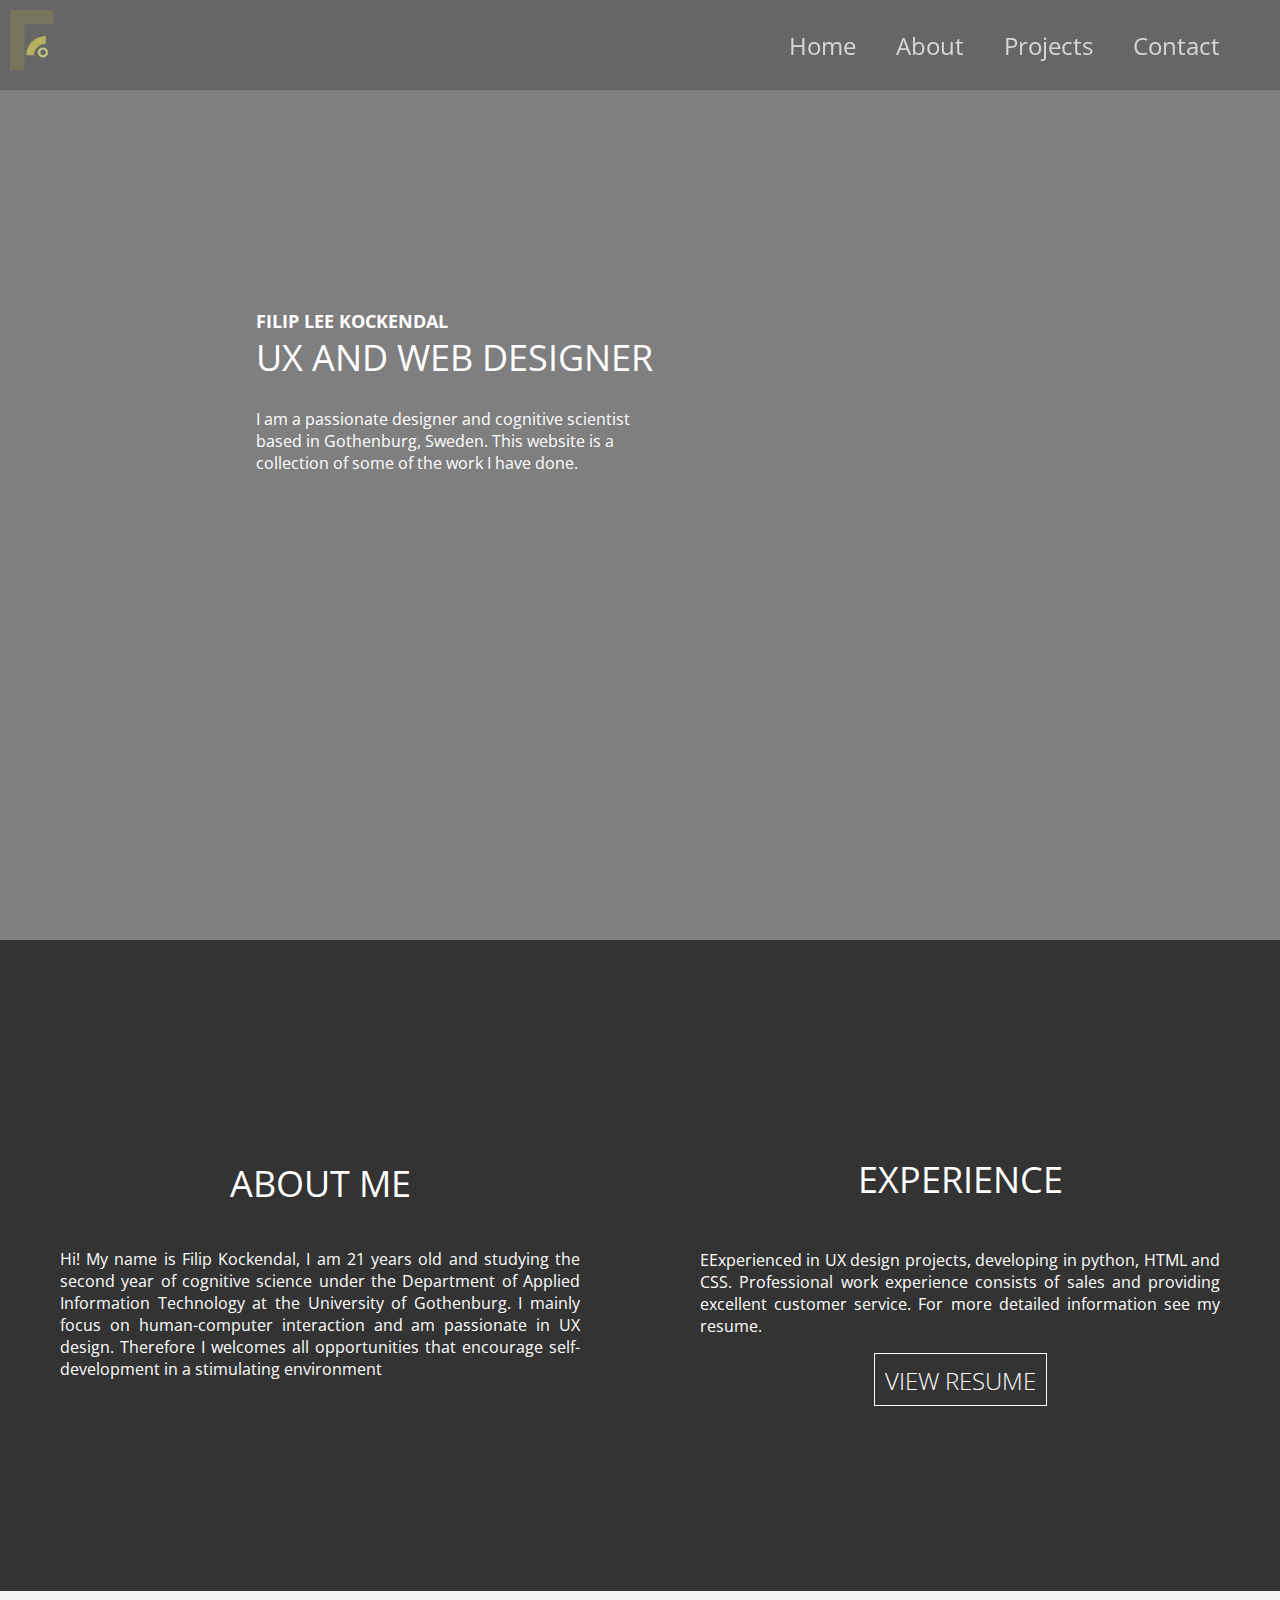
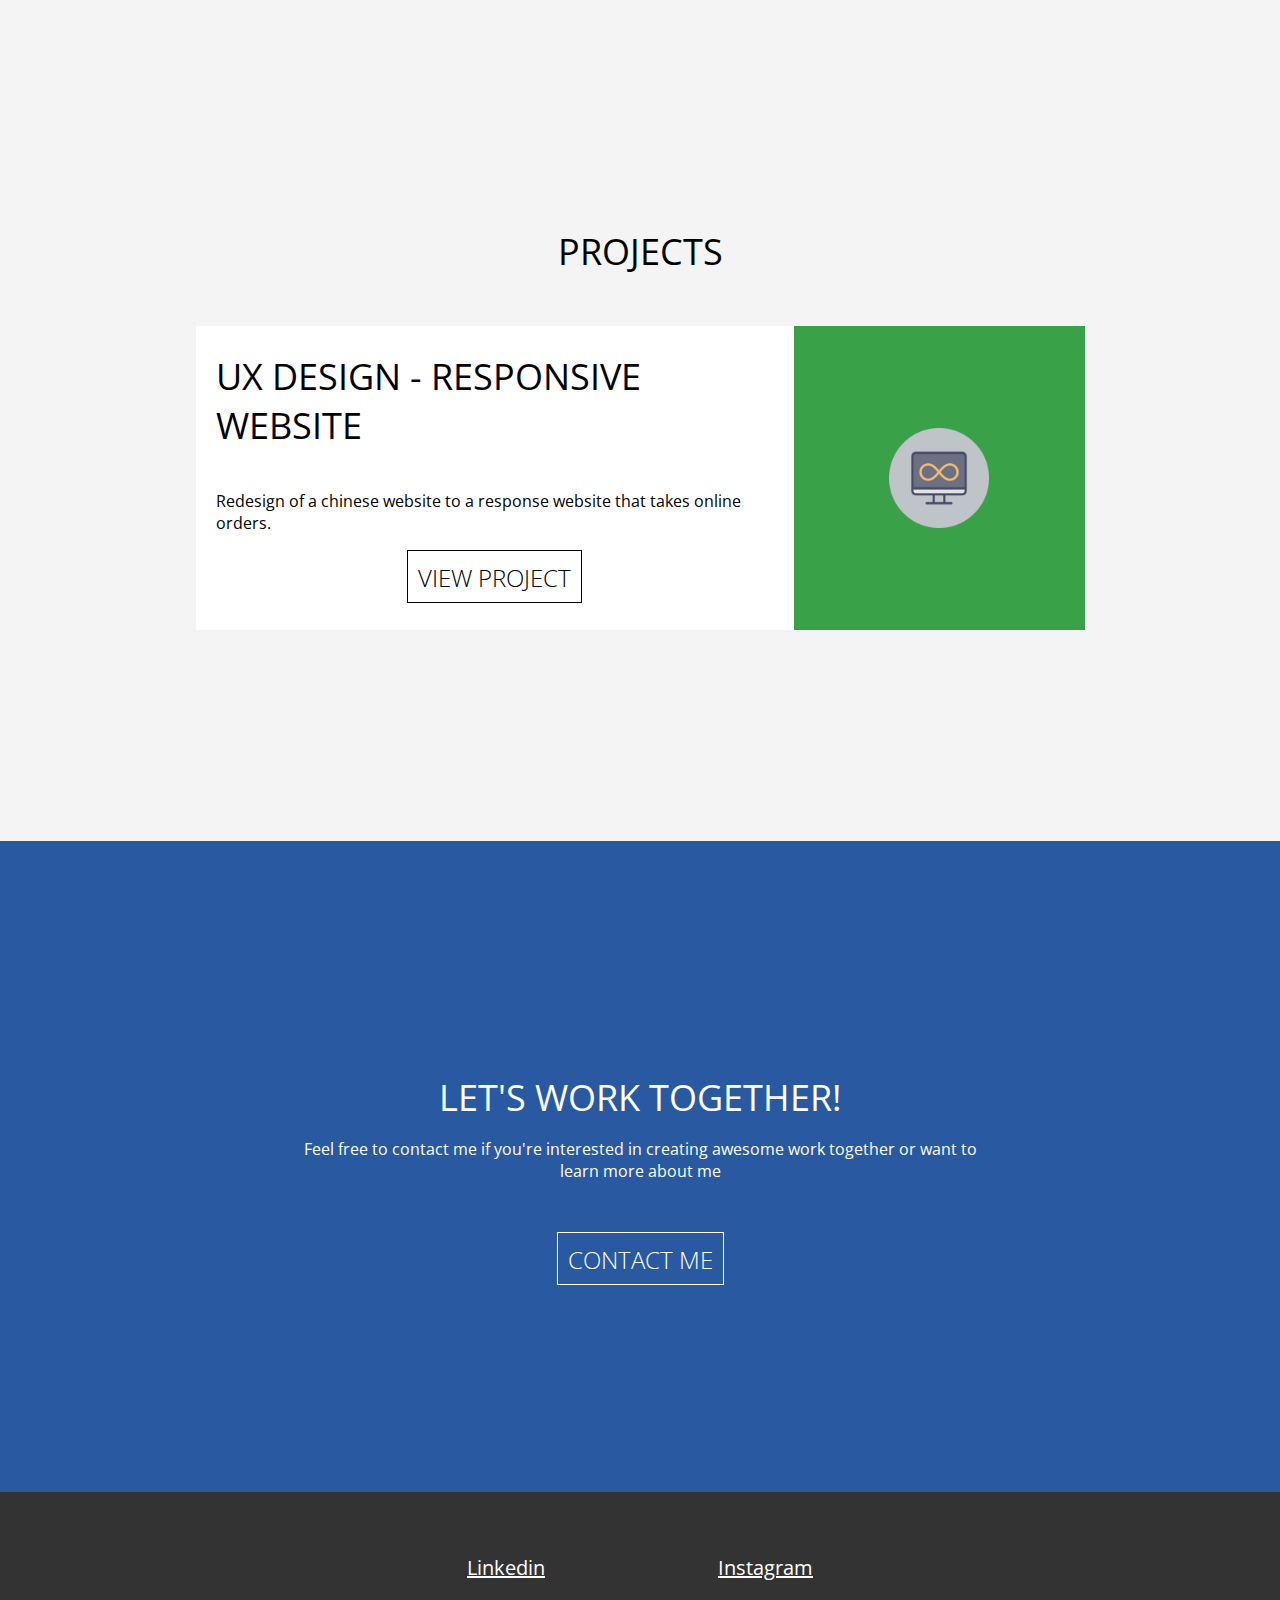
==== index.html @ 97e82def "Typ klar" ====
<!DOCTYPE html>
<html lang="sv">
<head>
    <meta charset="UTF-8">
    <meta http-equiv="X-UA-Compatible" content="IE=edge">
    <meta name="viewport" content="width=device-width, initial-scale=1.0">
    <title>Filips Porfolio</title>
    <link rel="stylesheet" href="css/pw_style.css">

</head>
<body>
    <nav>
        <img src="./img/Logoown.png" alt="Logo" id="logo">
        <label for="menucheckbox" id="dropmenuicon"></label>
        <input type="checkbox" id="menucheckbox">
        <ul>
            <li><a href="#home"> Home</a></li>
            <li><a href="#about"> About</a></li>
            <li><a href="#projects">Projects</a></li>
            <li><a href="#contact">Contact</a></li>

        </ul>
    </nav>

    <header>
    </header>

    <main>
        <section id="home">
            <div class="main">
                <h1 id="namn">FILIP LEE KOCKENDAL</h1>
                <h2 class="rubrik">UX AND WEB DESIGNER</h2>
                <p>I am a passionate designer and cognitive scientist based in Gothenburg, Sweden. This website is a collection of some of the work I have done.</p>
            </div>

        </section>

        <section id="about">
            <div class="row">
                <div id="me">
                    <h1 class="rubrik">ABOUT ME</h1>
                    <img src="" alt="">
                    <div class="info">
                        <p>Hi! My name is Filip Kockendal, I am 21 years old and studying the second year of cognitive science under the Department of Applied Information Technology at the University of Gothenburg. I mainly focus on human-computer interaction and am passionate in UX design. Therefore I welcomes all opportunities that encourage self-development in a stimulating environment</p>
                    </div>
                </div>

                <div id="erfarenhet">
                    <h2 class="rubrik">EXPERIENCE</h2>
                    <div class="info">
                        <p>EExperienced in UX design projects, developing in python, HTML and CSS. Professional work experience consists of sales and providing excellent customer  service. For more detailed information see my resume.</p>
                    </div>

                    <button class="button">
                        <a href="./CV_2022_ENG.pdf">VIEW RESUME</a>
                    </button>
                </div>
            </div>
        </section>

        <section id="projects">
            <h1 class="rubrik" id="proheader">PROJECTS</h1>

            <div class="box">

                <div class="projectinfo">
                    <h1 class="rubrik">UX DESIGN - RESPONSIVE WEBSITE</h1>
                    <p>Redesign of a chinese website to a response website that takes  online orders. </p>
                    <button class="button">
                        VIEW PROJECT
                    </button>
                       
               </div>

              <div id="greenbox">
                <img src="img/Computer.png" alt="bild">
              </div>

            </div>

        </section>

        <section id="contact">
    
            <h1 class="rubrik">LET'S  WORK TOGETHER!</h1>
            <P>Feel free to contact me if you're interested in creating awesome work together or want to learn more about me</P>
        
            <button class="button">
                <a href="mailto:Filip.kockendal@gmail.com">CONTACT ME</a>  
            </button>
        </section>


        <section id="footer">
            <div id="contactlinks">
                <a href="https://www.linkedin.com/in/filip-kockendal-aa4b15225/?originalSubdomain=se">Linkedin</a>

                <a href="">Instagram</a>
            </div>
        </section>
        
    </main>

    <footer>

    </footer>
    
</body>
</html>
---- css/pw_style.css ----
@charset "UTF-8";
@import url('https://fonts.googleapis.com/css?family=Open+Sans');

/*  Hemisdans grundstil */

html{
    font-size: 16px;
}

html, body {
    height: 100%;
}

html, body, nav, header, main, footer, section, div, button {
    margin: 0;
    padding: 0;
    box-sizing: border-box;   
    font-family: "Open Sans", sans-serif;
    color: white;
}

img {
    max-width: 100%;
    max-height: 100%;
}

/*  Navigering  */
#menucheckbox, #dropmenuicon {
    display: none;
}

nav{
    background-color: rgba(0, 0, 0, 0.6);
    display: flex;
    flex-direction: row;
    justify-content: flex-end;
    align-items: center;
    position: sticky;
    top: 0;
    padding: 10px;
    z-index: 100;
}

nav ul{
    list-style: none;
    display: flex;
    flex-direction: row;
    padding-right: 30px;
}

nav ul li {
    color:rgba(255, 255, 255, 1);
    font-size: 24px;
}

nav ul ul {
    flex-direction: column;
    position: absolute;
    visibility: hidden;
    gap: 20px;
    padding: 10px;
    background-color: #333333;
    box-shadow: 7px 5px 10px #000000;
}

nav a {
    text-decoration: none;
    padding: 20px;
    transition: all .5s ease;
}

nav a:link, nav a:visited {
    color: rgb(214, 214, 214);
}

nav a:hover, nav a:active {
    color:  rgb(40, 89, 161);
    text-decoration: underline;
}

nav a.dennasidan {
    color: rgb(255, 255, 255);
    text-decoration: underline;
}

#logo {
    height: 70px;
    margin-right: auto;
    order: -1;
}

/* Home */

#home {
    display: flex;
    flex-direction: column;
    background-color: rgba(0, 0, 0, 0.5);
    height: 850px;
    justify-content: center;
    align-items: center;
}

#home::before{
    content: "";
    position: absolute;
    top: 0;
    background-image: url(../img/Homebackground.png);
    background-repeat:no-repeat;
    background-position: center center;
    background-size: cover;
    height: 1024px;
    width: 100%;
    z-index: -1;
    opacity: 0.8;
}

.main {
    display: flex;
    flex-direction: column;
    position: absolute;
    left: 20%;
    top: 33%;
}

#namn {
    font-weight: bold;
    font-size: 18px;
    margin-bottom: 0;
}

.main h2 {
    margin-top: 0;
    margin-bottom: 26px;
}

.main p {
    width: 395px;
    margin-top: 0;
}


.rubrik {
    font-size: 36px;
    font-weight: normal;
}

.button {
    background-color: transparent;
    width: auto;
    height: 53px;
    color: white;

    font-weight: 300;
    font-size: 24px;
    padding: 10px;

    border: 1px solid white;
    transition: all 0.5s ease-in-out;
}

.button a {
    text-decoration: none;
    color: white;
    transition: all 0.5s ease-in-out;
}

.button:hover{
    cursor: pointer;
    background-color: white;
    color: black !important;
    box-shadow: 0 0 5px white, 0 0 10px white, 0 0 15px white;
}

.button:hover > a{
    color: black !important;
}

/* About */

#about {
    height: 651px;
    display: flex;
    flex-direction: column;   
    background-color: #333333;
    justify-content: center;
    align-items: center;
}

.row {
    display: flex;
    flex-direction: row;
    padding: 0px;
}

#me {
    display: flex;
    flex-direction: column;
    justify-content: center;
    align-items: center;
    width: 50%;
}

#erfarenhet {
    display: flex;
    flex-direction: column;
    justify-content: center;
    align-items: center;
    width: 50%;    
}

.info {
    display: flex;
    flex-direction: column;
    text-align: justify;
    margin-left: 60px;
    margin-right: 60px;
}

/* Projects */

#projects {
    display: flex;
    flex-direction: column;   
    color: black;
    padding: 20px;  
    justify-content: center;
    align-items: center;
    height: 850px;
    background: rgba(243, 243, 243, 0.91);  
}

#proheader {
    margin-bottom: 50px;
} 


#column {
    display: flex;
    flex-direction: column;
}

.box {
    display: flex;
    flex-direction: row;
    justify-content: center;
    align-items: center;
    width: 889px;
    height: 304px;
    background: linear-gradient(to top, #2c2c2c 50%, white 50%);
    background-size: 100% 201%;
    transition: all 0.8s;
}

.projectinfo {
    color: black;
    display: flex;
    flex-direction: column;
    justify-content: center;
    align-items: center;
    padding: 20px;
    top: 0;
    transition: color 0.6s ease-in-out;
    margin-bottom: 25px;
}

.projectinfo h1 {
    margin-bottom:;
    padding-bottom: 0;
}

#greenbox {
    display: flex;
    flex-direction: column;
    justify-content: center;
    align-items: center;
    width: 304px;
    height: 304px;
    background-color: #39A249;
}

.projectinfo button {
    color: black;
    border: 1px solid rgb(0, 0, 0);
}

.box:hover{
    background-position: left bottom;
    border: none;
    box-shadow: 0 0 20px rgb(122, 122, 122);
}

.box:hover > .projectinfo{
    transition-delay: 0.2s;
    color: white; 
}

.box:hover > .projectinfo button{
    color: rgb(255, 255, 255);
    border: 1px solid rgb(255, 255, 255);
}

.box img {
    width: 100px;
    height: 100px;
}

/* contact */

#contact {
    display: flex;
    flex-direction: column;
    justify-content: center;
    align-items: center;
    height: 651px;

    background-color: rgb(40, 89, 161);
}

#contact h1 {
    margin-bottom: 0px;
    padding-bottom: 0px;
}

#contact p {
    width: 700px;
    margin-bottom: 50px;
    text-align: center;
}


/* Footer */

#footer {
    display: flex;
    flex-direction: column;
    justify-content: center;
    align-items: center;
    height: 150px;

    background-color: #333333;
}

#contactlinks {
    display: flex;
    flex-direction: row;
    justify-content: center;
    align-items: center;
    gap: 100%;
}

#contactlinks a {
    color: white;
    font-size: 20px;
}


/* media queries */


@media screen and (max-width: 1000px) {

    .box {
        flex-direction: column;
        justify-content: flex-end;
        width: 300px ;
        height: 650px;
        gap: 30px;
    }
    
    #greenbox {
        width: 300px;
        height: 300px;
    }


}

@media screen and (max-width: 950px) {


    .row {
        flex-direction: column;
        justify-content: center;
        align-items: center;
        gap: 30px;

    }

    .row h1, h2 {
        margin-bottom: 10px;
    }

    #me, #erfarenhet {
        width: 75%;
    }

    
}

@media screen and (max-width: 800px) {
    #about {
        height: 800px;
    }

    #contact p {
        width: auto;
        margin: 10px;
    }

}


@media screen and (max-width: 650px) {

    .main {
        text-align: center;
        left: 0%;
    }
    
    .main p {
        width: auto;
        margin: 10px;
    }
}


@media screen and (max-width: 650px) {
    #logo {
        display: none;
    }

    #dropmenuicon {
        background-image: url(../img/hamburgericon.png.crdownload);
        height: 30px;
        width: 30px;
        display: inline-block;
        cursor: pointer;
        background-size: cover;
        margin: 10px;
    }

    #menucheckbox {
        display: none;
    }

    #menucheckbox ~ ul {
        display: none;
    }

    #menucheckbox:checked ~ ul {
        display: flex;
    }

    nav ul {
        font-size: large;
    }

    nav {
        justify-content: start;
        align-items: flex-start;
    }

    nav ul{
        padding: 20px;
        gap: 2rem;   
        flex-direction: column;     
    }

    #about {
        height: 1000px;
    }

}
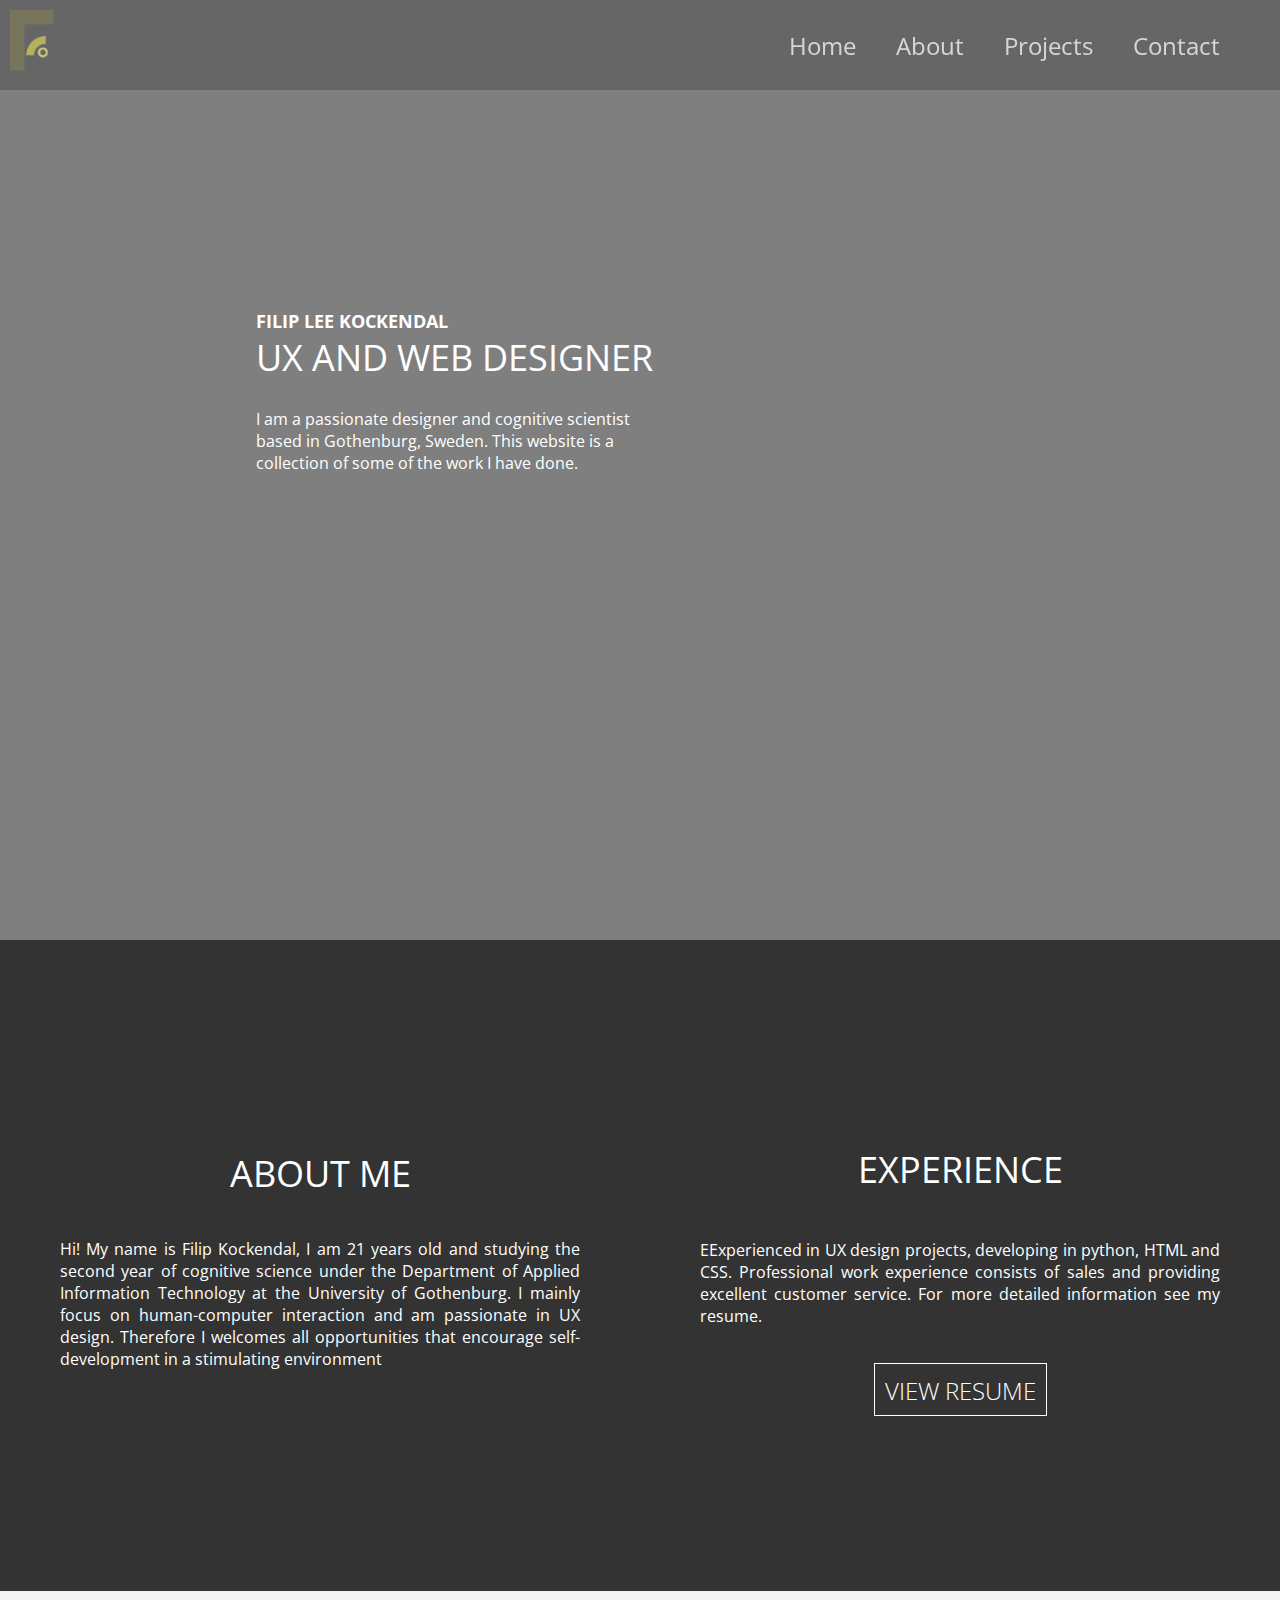
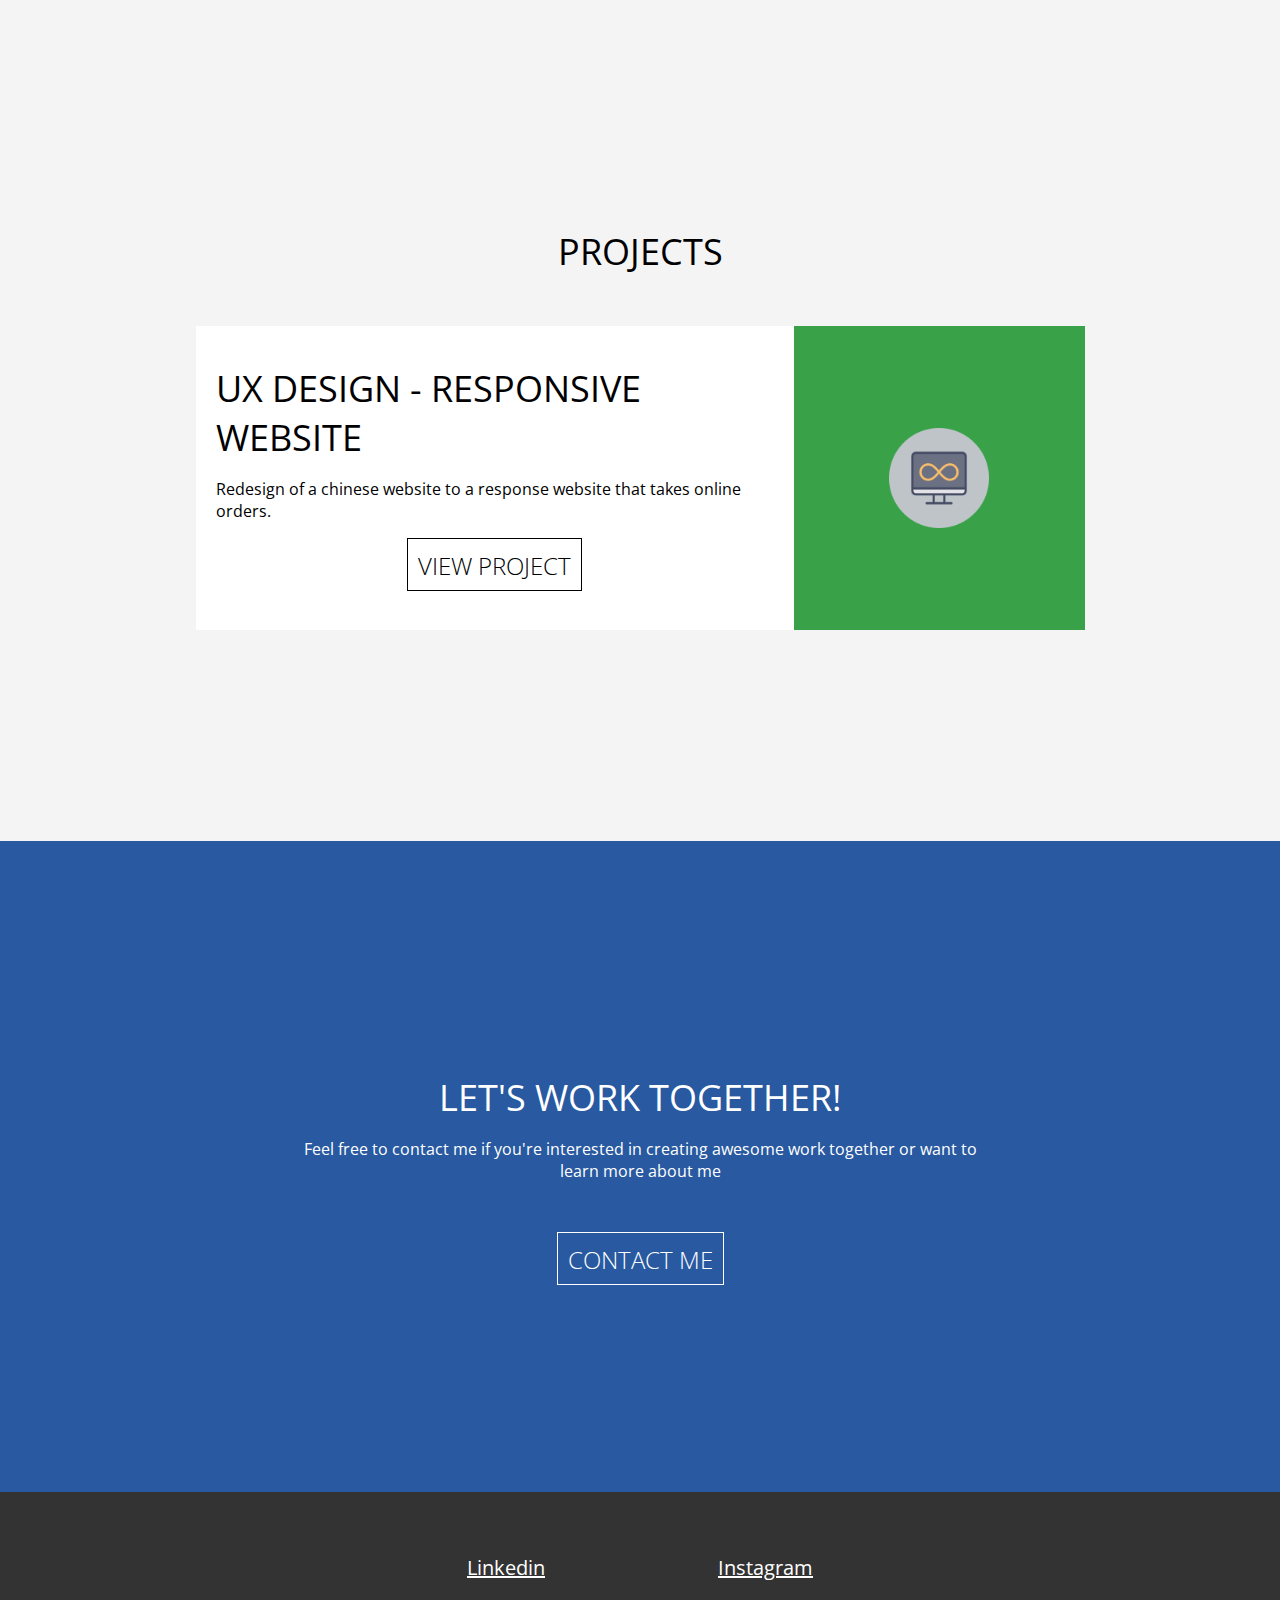
==== commit 94b644cc: "yee" ====
--- a/index.html
+++ b/index.html
@@ -69,7 +69,6 @@
                     <button class="button">
                         VIEW PROJECT
                     </button>
-                       
                </div>
 
               <div id="greenbox">
--- a/css/pw_style.css
+++ b/css/pw_style.css
@@ -214,6 +214,7 @@
     text-align: justify;
     margin-left: 60px;
     margin-right: 60px;
+    margin-bottom: 20px;
 }
 
 /* Projects */
@@ -264,8 +265,8 @@
 }
 
 .projectinfo h1 {
-    margin-bottom:;
-    padding-bottom: 0;
+    margin-bottom: 0px;
+    padding-bottom: 0px;
 }
 
 #greenbox {
@@ -365,6 +366,14 @@
         width: 300px ;
         height: 650px;
         gap: 30px;
+    }
+
+    .projectinfo p {
+        padding-bottom: 20px;
+    }
+
+    .box div{
+        padding-bottom: 0px;
     }
     
     #greenbox {
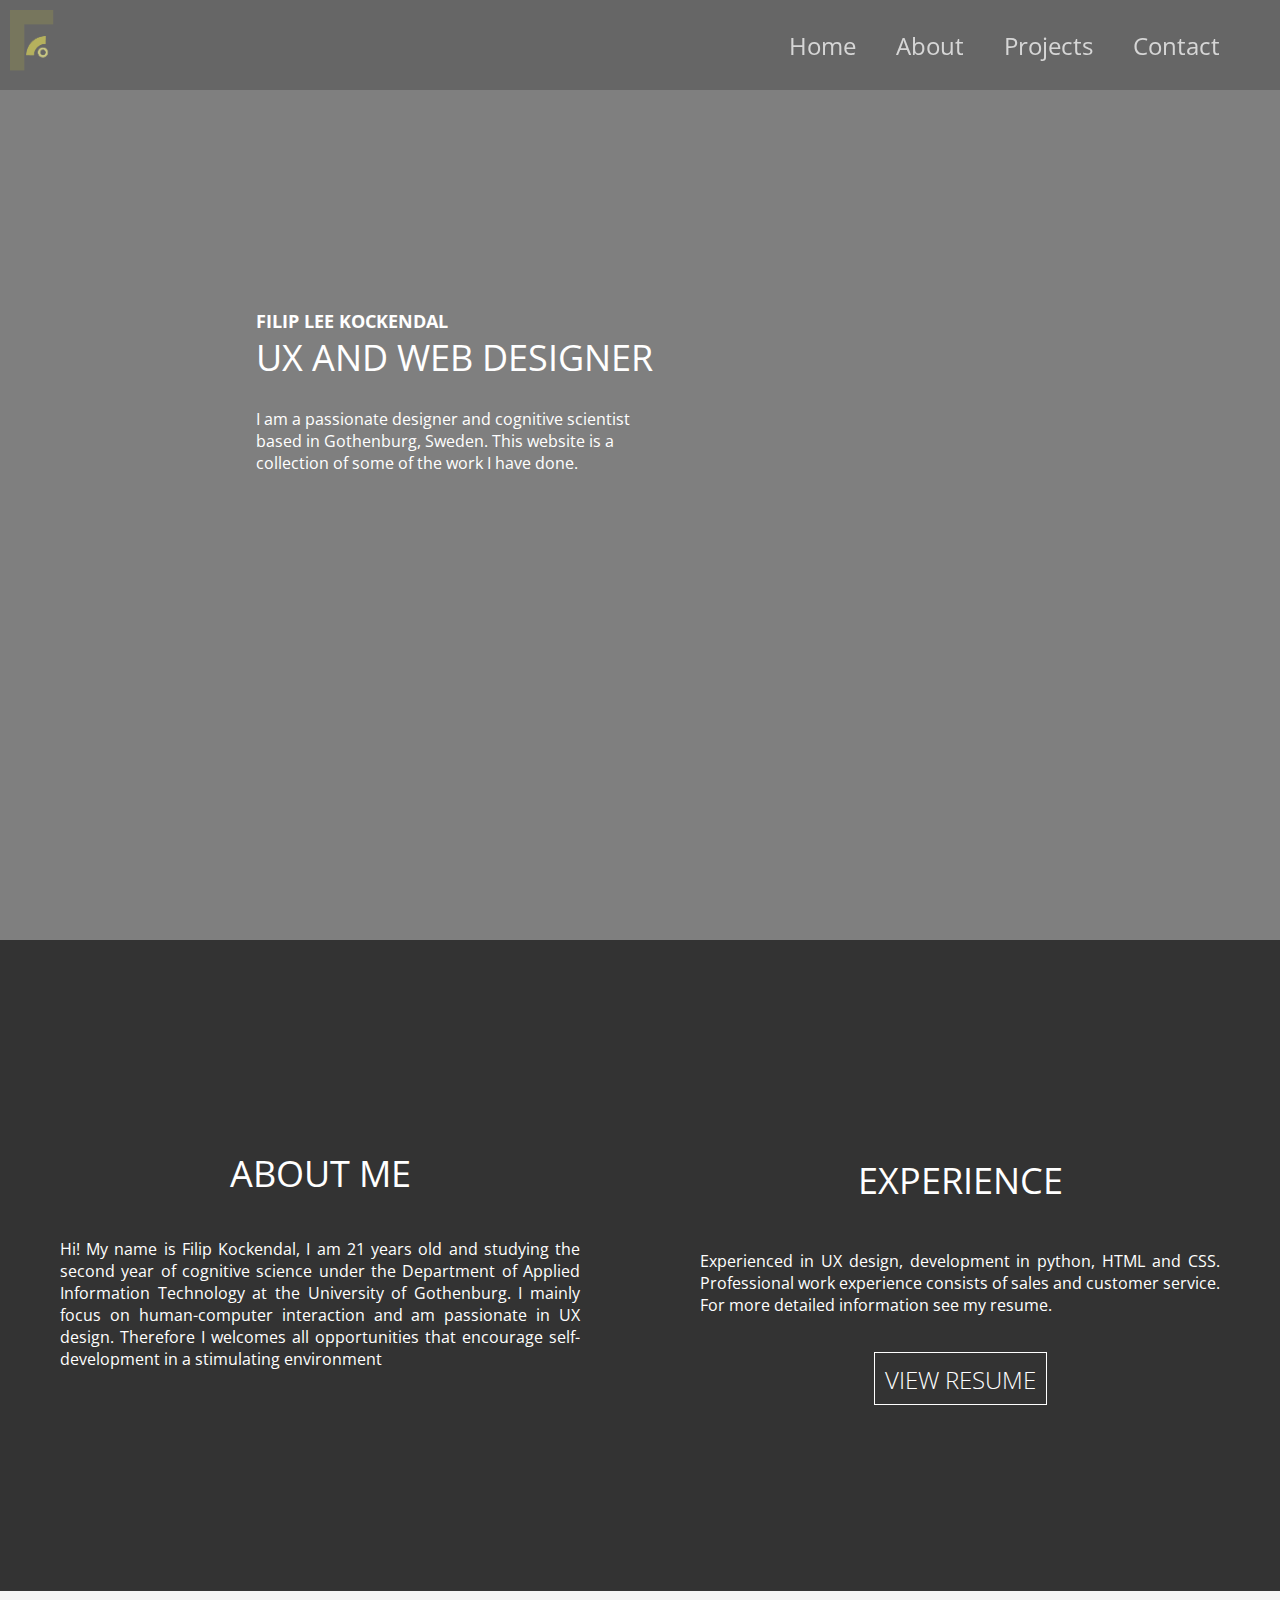
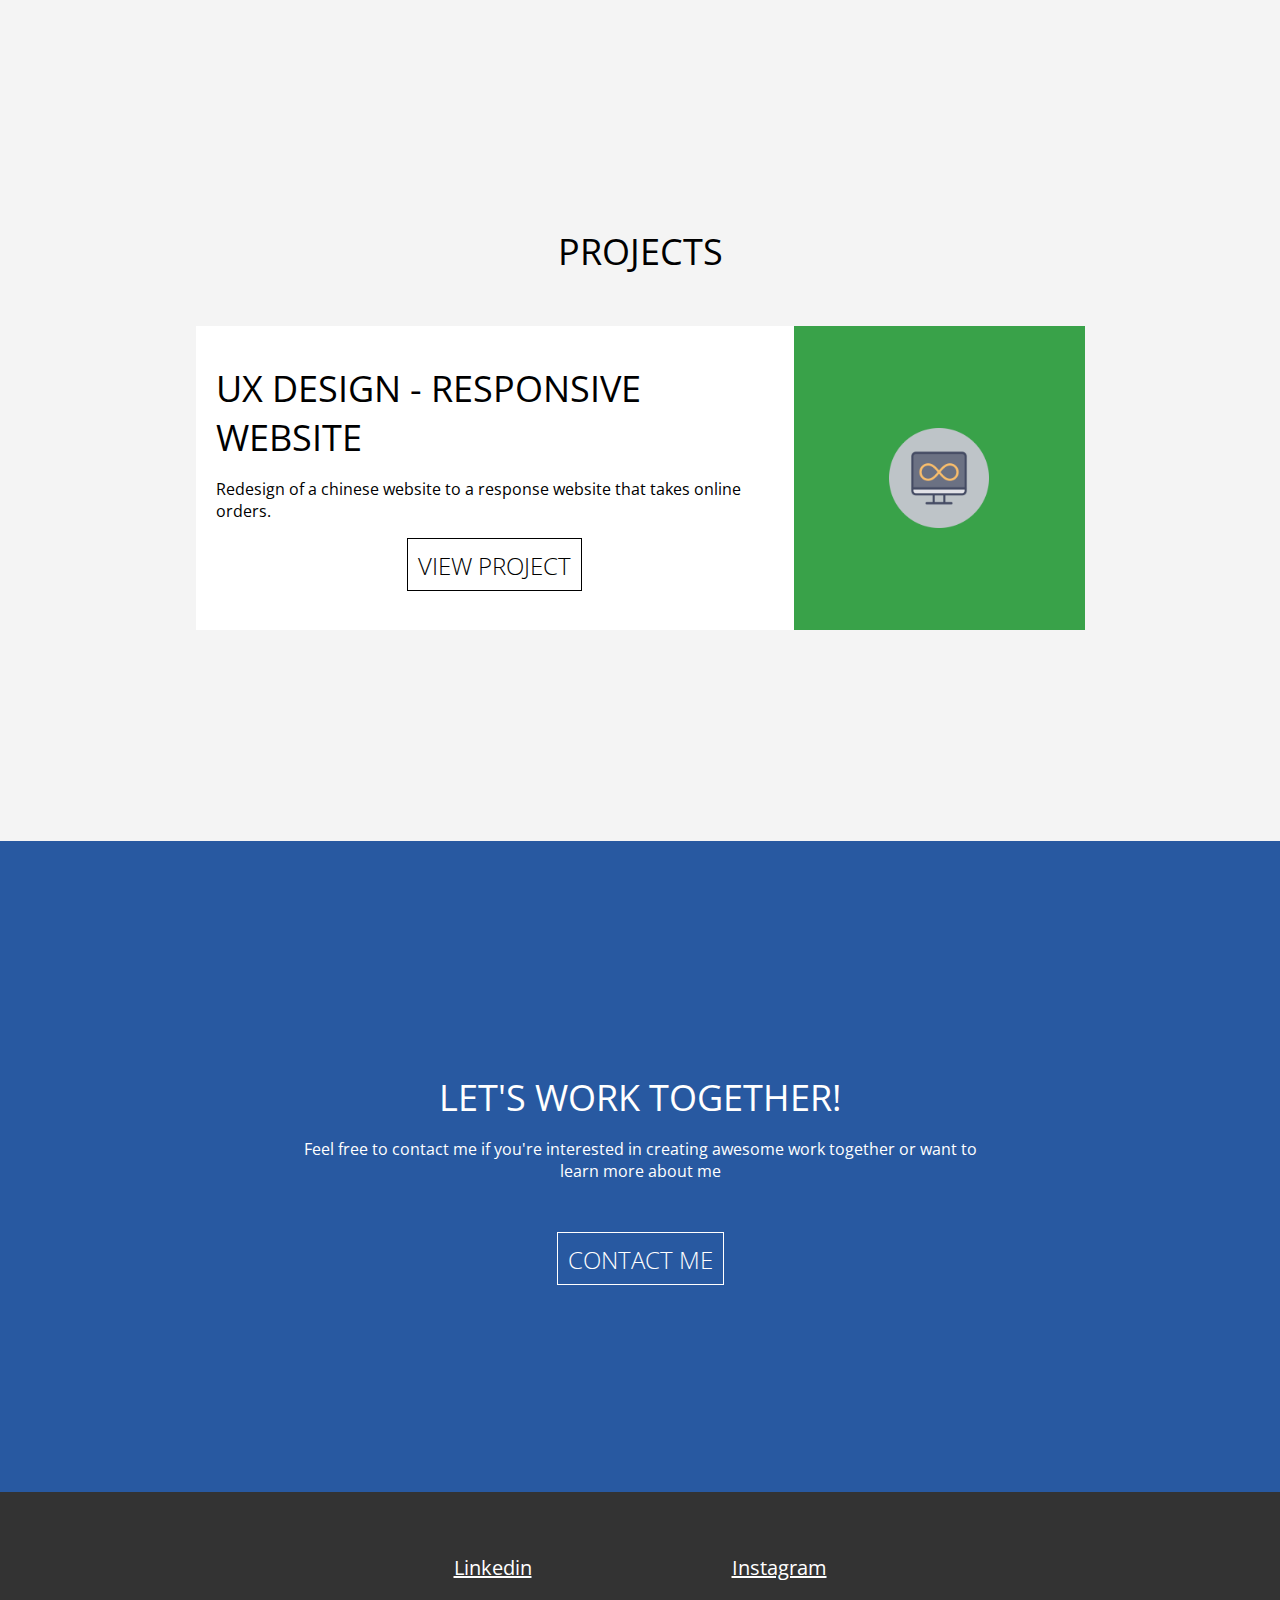
==== commit cabe399d: "media q klar" ====
--- a/index.html
+++ b/index.html
@@ -48,7 +48,7 @@
                 <div id="erfarenhet">
                     <h2 class="rubrik">EXPERIENCE</h2>
                     <div class="info">
-                        <p>EExperienced in UX design projects, developing in python, HTML and CSS. Professional work experience consists of sales and providing excellent customer  service. For more detailed information see my resume.</p>
+                        <p>Experienced in UX design, development in python, HTML and CSS. Professional work experience consists of sales and customer  service. For more detailed information see my resume.</p>
                     </div>
 
                     <button class="button">
--- a/css/pw_style.css
+++ b/css/pw_style.css
@@ -320,6 +320,8 @@
 #contact h1 {
     margin-bottom: 0px;
     padding-bottom: 0px;
+    text-align: center;
+
 }
 
 #contact p {
@@ -346,7 +348,7 @@
     flex-direction: row;
     justify-content: center;
     align-items: center;
-    gap: 100%;
+    gap: 200px;
 }
 
 #contactlinks a {
@@ -419,7 +421,11 @@
 }
 
 
+
 @media screen and (max-width: 650px) {
+    #logo {
+        display: none;
+    }
 
     .main {
         text-align: center;
@@ -430,12 +436,9 @@
         width: auto;
         margin: 10px;
     }
-}
-
-
-@media screen and (max-width: 650px) {
-    #logo {
-        display: none;
+
+    #home {
+        height: 650px;
     }
 
     #dropmenuicon {
@@ -479,4 +482,19 @@
         height: 1000px;
     }
 
-}+}
+
+
+@media screen and (max-width: 450px) {
+
+    #about {
+        height: 1400px;
+    }
+
+    #contactlinks {
+        gap: 100px;
+    }
+
+}
+
+
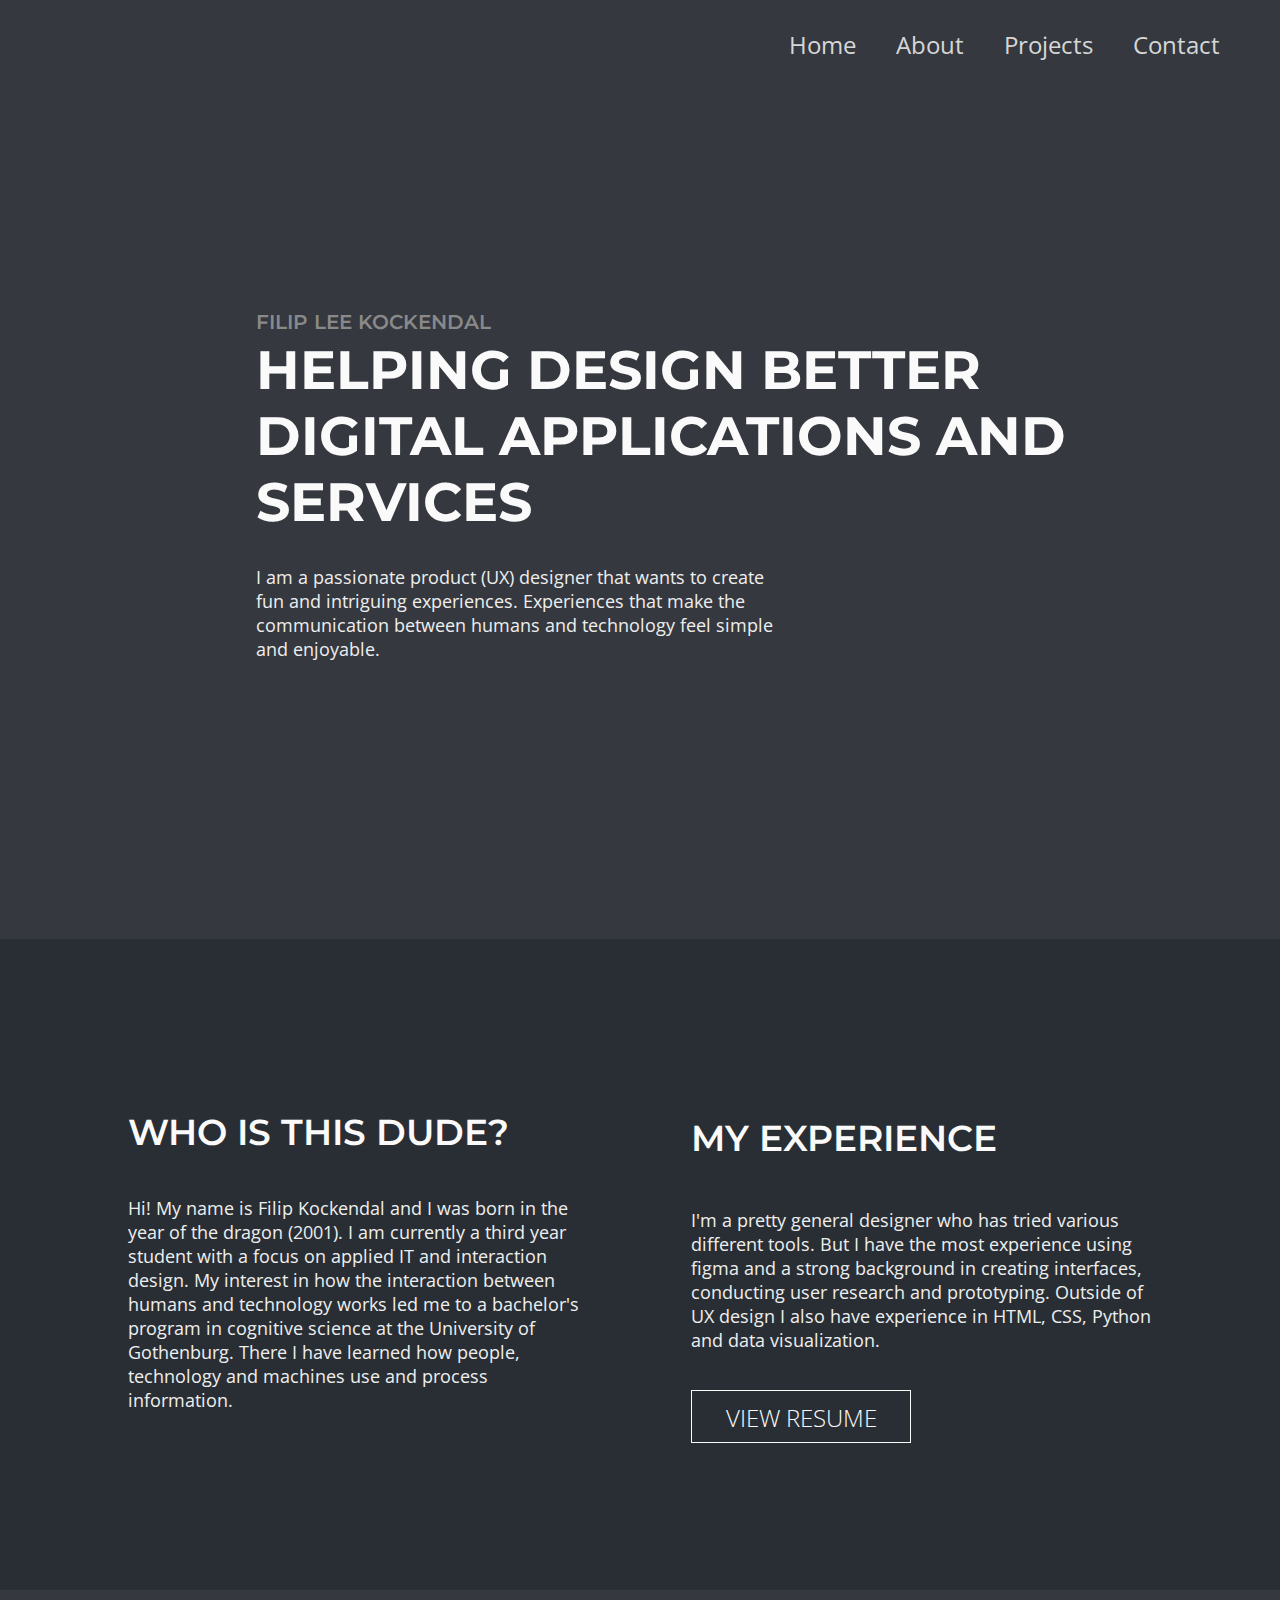
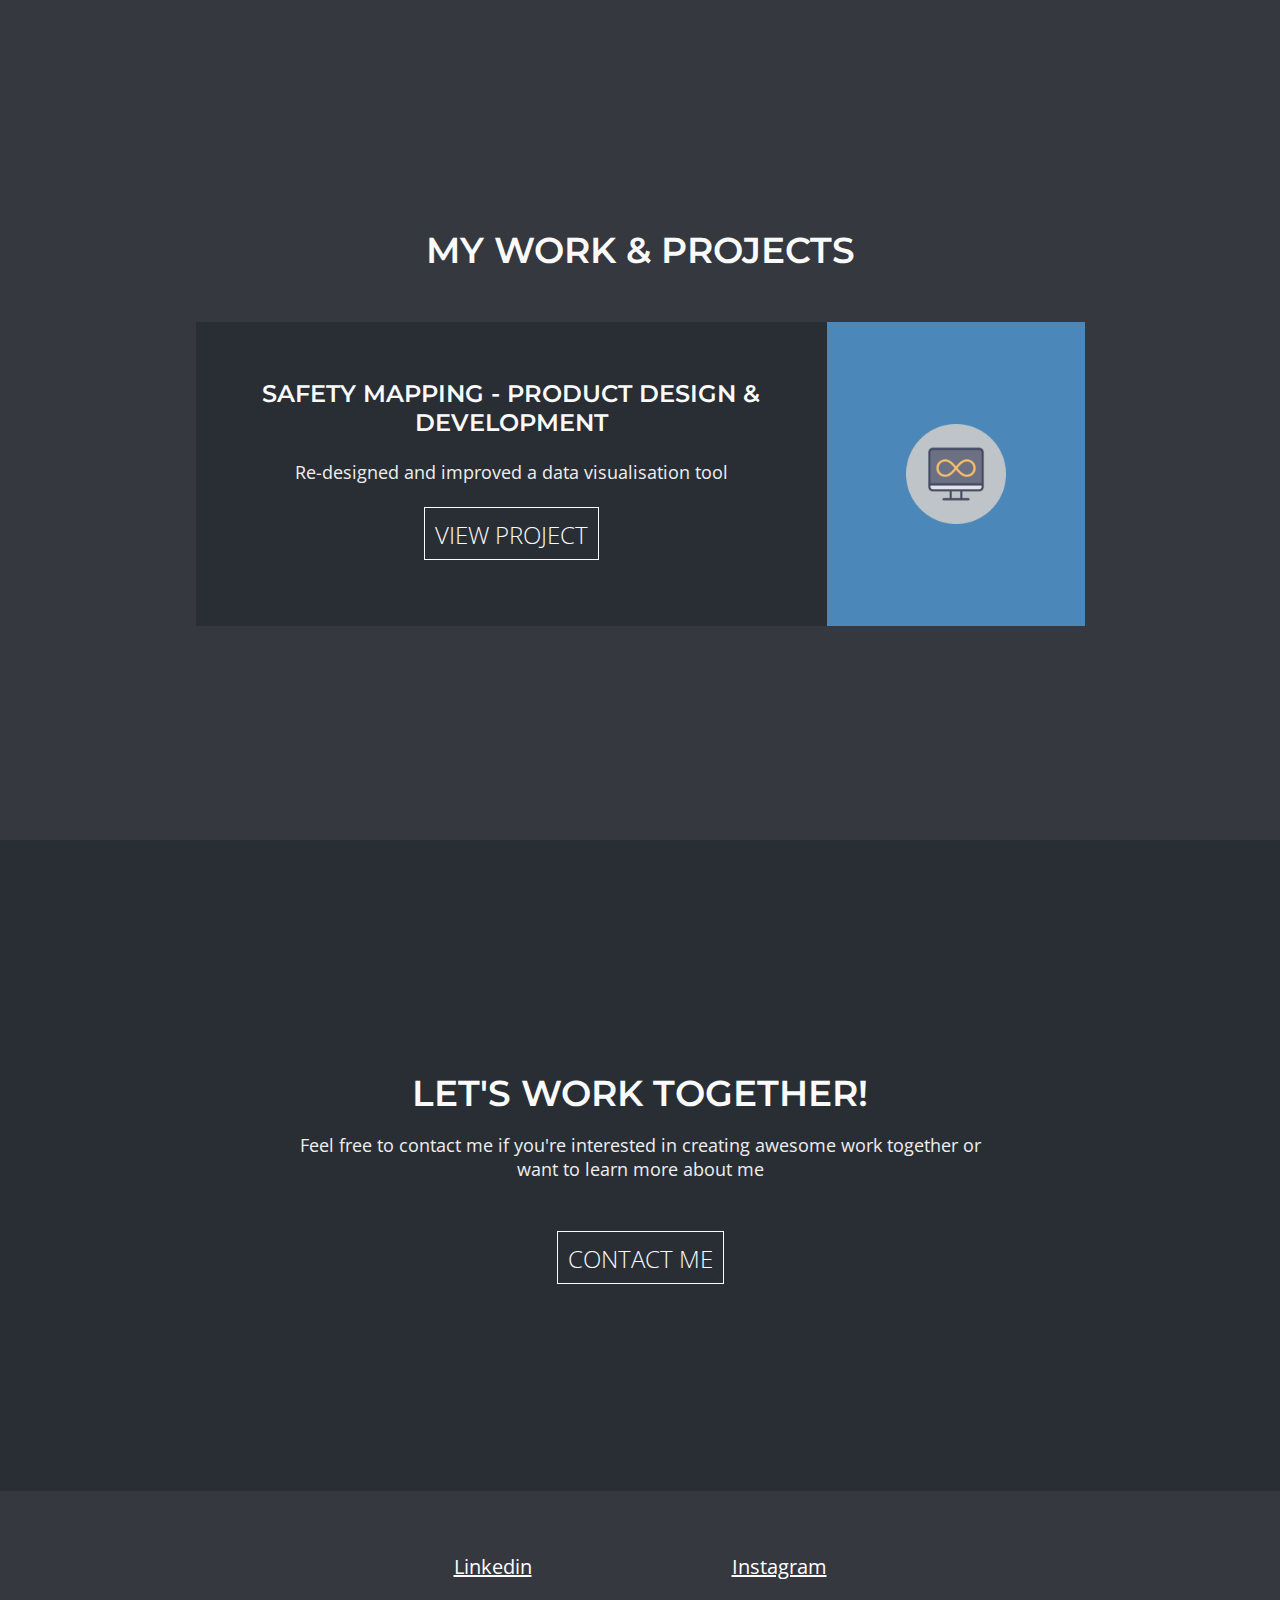
==== commit c0bcd390: "Project 1 done" ====
--- a/index.html
+++ b/index.html
@@ -10,7 +10,6 @@
 </head>
 <body>
     <nav>
-        <img src="./img/Logoown.png" alt="Logo" id="logo">
         <label for="menucheckbox" id="dropmenuicon"></label>
         <input type="checkbox" id="menucheckbox">
         <ul>
@@ -18,7 +17,6 @@
             <li><a href="#about"> About</a></li>
             <li><a href="#projects">Projects</a></li>
             <li><a href="#contact">Contact</a></li>
-
         </ul>
     </nav>
 
@@ -29,26 +27,26 @@
         <section id="home">
             <div class="main">
                 <h1 id="namn">FILIP LEE KOCKENDAL</h1>
-                <h2 class="rubrik">UX AND WEB DESIGNER</h2>
-                <p>I am a passionate designer and cognitive scientist based in Gothenburg, Sweden. This website is a collection of some of the work I have done.</p>
+                <h2 class="huvudrubrik">Helping design better digital
+                    applications and services</h2>
+                <p>I am a passionate product (UX) designer that wants to create fun and intriguing experiences. Experiences that make the communication between humans and technology feel simple and enjoyable.</p>
             </div>
-
         </section>
 
         <section id="about">
             <div class="row">
                 <div id="me">
-                    <h1 class="rubrik">ABOUT ME</h1>
+                    <h1 class="rubrik">WHO IS THIS DUDE?</h1>
                     <img src="" alt="">
-                    <div class="info">
-                        <p>Hi! My name is Filip Kockendal, I am 21 years old and studying the second year of cognitive science under the Department of Applied Information Technology at the University of Gothenburg. I mainly focus on human-computer interaction and am passionate in UX design. Therefore I welcomes all opportunities that encourage self-development in a stimulating environment</p>
+                    <div class="infome">
+                        <p>Hi! My name is Filip Kockendal and I was born in the year of the dragon (2001). I am currently a third year student with a focus on applied IT and interaction design. My interest in how the interaction between humans and technology works led me to a bachelor's program in cognitive science at the University of Gothenburg. There I have learned how people, technology and machines use and process information.</p>
                     </div>
                 </div>
 
                 <div id="erfarenhet">
-                    <h2 class="rubrik">EXPERIENCE</h2>
-                    <div class="info">
-                        <p>Experienced in UX design, development in python, HTML and CSS. Professional work experience consists of sales and customer  service. For more detailed information see my resume.</p>
+                    <h2 class="rubrik">MY EXPERIENCE</h2>
+                    <div class="infoerfarenhet">
+                        <p>I'm a pretty general designer who has tried various different tools. But I have the most experience using figma and a strong background in creating interfaces, conducting user research and prototyping. Outside of UX design I also have experience in HTML, CSS, Python and data visualization.</p>
                     </div>
 
                     <button class="button">
@@ -59,15 +57,15 @@
         </section>
 
         <section id="projects">
-            <h1 class="rubrik" id="proheader">PROJECTS</h1>
+            <h1 class="rubrik" id="proheader">MY WORK & PROJECTS</h1>
 
             <div class="box">
 
                 <div class="projectinfo">
-                    <h1 class="rubrik">UX DESIGN - RESPONSIVE WEBSITE</h1>
-                    <p>Redesign of a chinese website to a response website that takes  online orders. </p>
-                    <button class="button">
-                        VIEW PROJECT
+                    <h1 class="underrubirk p1white">SAFETY MAPPING - PRODUCT DESIGN & DEVELOPMENT</h1>
+                    <p>Re-designed and improved a data visualisation tool </p>
+                    <button class="specialbutton">
+                        <a href="SafetyMapping.html">VIEW PROJECT</a>
                     </button>
                </div>
 
--- a/css/pw_style.css
+++ b/css/pw_style.css
@@ -1,10 +1,15 @@
 @charset "UTF-8";
 @import url('https://fonts.googleapis.com/css?family=Open+Sans');
+@import url('https://fonts.cdnfonts.com/css/montserrat');
+@import url('https://fonts.googleapis.com/css?family=Open+Sans:700, 600, 400, 300');
+@import url('https://fonts.googleapis.com/css?family=Montserrat:700, 600, 400, 300');
+
+
 
 /*  Hemisdans grundstil */
 
 html{
-    font-size: 16px;
+    font-size: 18px;
 }
 
 html, body {
@@ -16,7 +21,8 @@
     padding: 0;
     box-sizing: border-box;   
     font-family: "Open Sans", sans-serif;
-    color: white;
+    color: rgba(238, 238, 238, 1);
+    font-weight: 400;
 }
 
 img {
@@ -24,13 +30,15 @@
     max-height: 100%;
 }
 
-/*  Navigering  */
+/* Allt på startsidan
+
+ Navigering  */
 #menucheckbox, #dropmenuicon {
     display: none;
 }
 
 nav{
-    background-color: rgba(0, 0, 0, 0.6);
+    background-color: rgba(53, 56, 62, 1);
     display: flex;
     flex-direction: row;
     justify-content: flex-end;
@@ -49,7 +57,7 @@
 }
 
 nav ul li {
-    color:rgba(255, 255, 255, 1);
+    color:rgba(250, 250, 250, 1);
     font-size: 24px;
 }
 
@@ -59,8 +67,6 @@
     visibility: hidden;
     gap: 20px;
     padding: 10px;
-    background-color: #333333;
-    box-shadow: 7px 5px 10px #000000;
 }
 
 nav a {
@@ -74,19 +80,38 @@
 }
 
 nav a:hover, nav a:active {
-    color:  rgb(40, 89, 161);
-    text-decoration: underline;
-}
+    color:rgba(75, 136, 185, 1);
+    text-decoration: underline;    
+    }
 
 nav a.dennasidan {
     color: rgb(255, 255, 255);
     text-decoration: underline;
 }
 
-#logo {
-    height: 70px;
-    margin-right: auto;
-    order: -1;
+/*rubriker*/
+
+.huvudrubrik {
+    font-family: 'Montserrat', sans-serif;
+    font-size: 54px;
+    font-weight: 700;
+    color: rgba(250, 250, 250, 1);
+    text-transform: uppercase 
+}
+
+.rubrik {
+    font-family: 'Montserrat', sans-serif;
+    font-size: 36px;
+    font-weight: 600;
+    color: rgba(250, 250, 250, 1);
+    text-transform: uppercase 
+}
+
+.underrubirk {
+    font-family: 'Montserrat', sans-serif;
+    font-size: 24px;
+    font-weight: 600;
+    color: rgba(250, 250, 250, 1);
 }
 
 /* Home */
@@ -94,24 +119,10 @@
 #home {
     display: flex;
     flex-direction: column;
-    background-color: rgba(0, 0, 0, 0.5);
+    background-color: rgba(53, 56, 62, 1);
     height: 850px;
     justify-content: center;
     align-items: center;
-}
-
-#home::before{
-    content: "";
-    position: absolute;
-    top: 0;
-    background-image: url(../img/Homebackground.png);
-    background-repeat:no-repeat;
-    background-position: center center;
-    background-size: cover;
-    height: 1024px;
-    width: 100%;
-    z-index: -1;
-    opacity: 0.8;
 }
 
 .main {
@@ -123,57 +134,89 @@
 }
 
 #namn {
-    font-weight: bold;
-    font-size: 18px;
-    margin-bottom: 0;
+    font-family: 'Montserrat', sans-serif;
+    font-weight: 600;
+    font-size: 20px;
+    margin-bottom: 3px;
+    color:rgba(137, 137, 137, 1);
 }
 
 .main h2 {
     margin-top: 0;
-    margin-bottom: 26px;
+    margin-bottom: 30px;
+    width: 816px;
 }
 
 .main p {
-    width: 395px;
+    width: 531px;
     margin-top: 0;
 }
 
-
-.rubrik {
-    font-size: 36px;
-    font-weight: normal;
-}
 
 .button {
     background-color: transparent;
     width: auto;
     height: 53px;
-    color: white;
-
+    color: rgba(250, 250, 250, 1);
+
+
+    padding: 10px;
+
+    border: 1px solid rgba(250, 250, 250, 1);
+    transition: all 0.5s ease-in-out;
+}
+
+.button a {
+    text-decoration: none;
+    color: rgba(250, 250, 250, 1);
+    transition: all 0.5s ease-in-out;
     font-weight: 300;
     font-size: 24px;
-    padding: 10px;
-
-    border: 1px solid white;
-    transition: all 0.5s ease-in-out;
-}
-
-.button a {
-    text-decoration: none;
-    color: white;
-    transition: all 0.5s ease-in-out;
 }
 
 .button:hover{
     cursor: pointer;
-    background-color: white;
-    color: black !important;
-    box-shadow: 0 0 5px white, 0 0 10px white, 0 0 15px white;
+    background-color: rgba(250, 250, 250, 1);
+    color: black;
+    box-shadow: 0 0 5px rgba(250, 250, 250, 1), 0 0 10px rgba(250, 250, 250, 1), 0 0 15px rgba(250, 250, 250, 1);
 }
 
 .button:hover > a{
-    color: black !important;
-}
+    color: rgba(41, 46, 53, 1);
+}
+
+/*special button*/ 
+
+.specialbutton {
+    background-color: transparent;
+    width: auto;
+    height: 53px;
+    color: rgba(250, 250, 250, 1);
+
+    padding: 10px;
+    transition: all 0.5s ease-in-out;
+    border: 1px solid rgba(250, 250, 250, 1);
+}
+
+.specialbutton a {
+    text-decoration: none;
+    color: rgba(250, 250, 250, 1);
+    transition: all 0.5s ease-in-out;
+    font-weight: 300;
+    font-size: 24px;
+}
+
+.specialbutton:hover{
+    color: rgba(250, 250, 250, 1);    
+    cursor: pointer;
+    box-shadow: 0 0 5px rgba(53, 56, 62, 1), 0 0 10px rgba(53, 56, 62, 1), 0 0 15px rgba(53, 56, 62, 1);
+    background-color: rgba(53, 56, 62, 1);
+}
+
+.specialbutton:hover > a{
+    color: rgba(250, 250, 250, 1) !important;
+}
+
 
 /* About */
 
@@ -181,7 +224,7 @@
     height: 651px;
     display: flex;
     flex-direction: column;   
-    background-color: #333333;
+    background-color: rgba(41, 46, 53, 1);
     justify-content: center;
     align-items: center;
 }
@@ -189,45 +232,61 @@
 .row {
     display: flex;
     flex-direction: row;
+    align-items: flex-start;
     padding: 0px;
+    gap: 10%;
+    margin-left: 10%;
+    margin-right: 10%;
 }
 
 #me {
     display: flex;
     flex-direction: column;
     justify-content: center;
-    align-items: center;
     width: 50%;
 }
 
+#erfarenhet button {
+    width: 220px;
+}
+
 #erfarenhet {
     display: flex;
     flex-direction: column;
     justify-content: center;
-    align-items: center;
     width: 50%;    
 }
 
-.info {
-    display: flex;
-    flex-direction: column;
-    text-align: justify;
-    margin-left: 60px;
-    margin-right: 60px;
+
+.infome {
+    display: flex;
+    flex-direction: column;
+    text-align: left;
+    justify-content: center;
+    align-items: flex-start;
+}
+
+.infoerfarenhet {
+    display: flex;
+    flex-direction: column;
+    text-align: left;
+    justify-content: center;
+    align-items: flex-start;
     margin-bottom: 20px;
 }
 
+
 /* Projects */
 
 #projects {
     display: flex;
     flex-direction: column;   
-    color: black;
+    color: rgba(238, 238, 238, 1);
     padding: 20px;  
     justify-content: center;
     align-items: center;
     height: 850px;
-    background: rgba(243, 243, 243, 0.91);  
+    background: rgba(53, 56, 62, 1);  
 }
 
 #proheader {
@@ -247,27 +306,35 @@
     align-items: center;
     width: 889px;
     height: 304px;
-    background: linear-gradient(to top, #2c2c2c 50%, white 50%);
+    background: linear-gradient(to top, rgba(238, 238, 238, 1) 50%, rgba(41, 46, 53, 1) 50%);
     background-size: 100% 201%;
     transition: all 0.8s;
 }
 
 .projectinfo {
-    color: black;
-    display: flex;
-    flex-direction: column;
-    justify-content: center;
-    align-items: center;
+    color: rgba(238, 238, 238, 1);
+    display: flex;
+    flex-direction: column;
+    justify-content: center;
+    align-items: center;
+    text-align: center;
     padding: 20px;
     top: 0;
     transition: color 0.6s ease-in-out;
     margin-bottom: 25px;
 }
 
+.projectinfo p {
+    text-align: center;
+    padding-bottom: 5px;
+}
+
 .projectinfo h1 {
     margin-bottom: 0px;
-    padding-bottom: 0px;
-}
+    padding-bottom: 5px;
+    transition: color 0.6s ease-in-out;
+}
+
 
 #greenbox {
     display: flex;
@@ -276,12 +343,7 @@
     align-items: center;
     width: 304px;
     height: 304px;
-    background-color: #39A249;
-}
-
-.projectinfo button {
-    color: black;
-    border: 1px solid rgb(0, 0, 0);
+    background-color: rgba(75, 136, 185, 1);
 }
 
 .box:hover{
@@ -292,12 +354,20 @@
 
 .box:hover > .projectinfo{
     transition-delay: 0.2s;
-    color: white; 
+    color: rgba(53, 56, 62, 1); 
+}
+
+.box:hover > .projectinfo h1{
+    transition-delay: 0.4s;
+    color: rgba(41, 46, 53, 1); 
+}
+
+.box:hover > .projectinfo button a{
+    color: rgba(41, 46, 53, 1);
 }
 
 .box:hover > .projectinfo button{
-    color: rgb(255, 255, 255);
-    border: 1px solid rgb(255, 255, 255);
+    border-color:  rgba(41, 46, 53, 1);
 }
 
 .box img {
@@ -313,8 +383,7 @@
     justify-content: center;
     align-items: center;
     height: 651px;
-
-    background-color: rgb(40, 89, 161);
+    background-color: rgba(41, 46, 53, 1);
 }
 
 #contact h1 {
@@ -340,7 +409,7 @@
     align-items: center;
     height: 150px;
 
-    background-color: #333333;
+    background-color: rgba(53, 56, 62, 1);
 }
 
 #contactlinks {
@@ -354,6 +423,340 @@
 #contactlinks a {
     color: white;
     font-size: 20px;
+}
+
+/* Safety Mapping */
+
+/* main classes used*/
+
+.bolded { font-weight: 700;
+}
+
+
+.safetymain {
+    display: flex;
+    flex-direction: column;
+    justify-content: left;
+    align-items: flex-start;
+    width: 856px;
+    margin: 0px;
+    padding: 0px;
+}
+
+.safetymain h2 {
+    margin-top: 0;
+    margin-bottom: 30px;
+    width: 856px;
+    height: auto;
+}
+
+.safetymain h3 {
+    margin-top: 0;
+    margin-bottom: 30px;
+    width: 856px;
+    height: auto;
+}
+
+.safetymain p {
+    width: 856px;
+    margin: 0;
+    padding-bottom: 15px;
+}
+
+.p1dark{
+    color: #292E35;
+}
+
+.p2dark{
+    color: #35383E;
+}
+
+.p1white{
+    color: #FAFAFA;
+}
+
+.p2white{
+    color: #EEEEEE;
+}
+
+/*intro section*/ 
+
+#backbutton {
+    display: flex;
+    flex-direction: row;
+    justify-content: flex-start;
+}
+
+#safetyhome {
+    display: flex;
+    flex-direction: column;
+    background-color: rgba(53, 56, 62, 1);
+    height: 701px;
+    align-items: center;
+    padding-top: 155px;
+}
+
+/*image section*/
+
+#intropic img {
+    display: block;
+    width: 100%;
+}
+
+/* why section */
+
+#whySection {
+    display: flex;
+    flex-direction: column;
+    background-color: rgba(53, 56, 62, 1);
+    height: 905px;
+    justify-content: center;
+    align-items:center;
+}
+
+#whyimportantdiv {
+    margin-bottom: 110px;
+}
+
+#textAndPowerBI {
+    display: flex;
+    flex-direction: row;
+    align-items:flex-start;
+    gap: 95px;
+}
+
+#textAndPowerBI p {
+    width: 564px;
+    height: auto;
+}
+
+#textAndPowerBI img {
+    width: 110px;
+    height: 110px;
+}
+
+/* The Process Section*/
+
+#processSection {
+    display: flex;
+    flex-direction: column;
+    justify-content: center;
+    align-items:center;
+
+    background-color: #EEEEEE;
+    height: 518px;
+}
+
+#processSection div p {
+    width: 564px;
+}
+
+#processSection div h2 {
+    width: 564px;
+}
+
+#garretsimage {
+    display: flex;
+    flex-direction: row;
+    align-items: center;
+    justify-content: center;
+    padding: 0px;
+    gap: 21px;
+    width: 856px;
+}
+
+/* defining section */
+
+#definingSection {
+    display: flex;
+    flex-direction: column;
+    justify-content: center;
+    align-items: center;
+
+    height: 854px;
+    background-color: #D6DBDF;
+}
+
+#definingSection ul {
+    margin: 0px;
+    width: 564px;
+    height: 120px;
+    line-height: 30px;
+
+}
+
+#definingSection p {
+    margin-bottom: 55px;
+}
+
+
+/* user and problem section */
+
+#problemandUserSection {
+    display: flex;
+    flex-direction: column;
+    background-color: rgba(53, 56, 62, 1);
+    height: 1691px;
+    justify-content: center;
+    align-items:center;
+}
+
+#problemandUserSection ul {
+    font-weight: 400;
+    font-size: 18px;
+    line-height: 30px;
+    margin: 0px;
+    
+    width: 553px;
+    height: 240px;
+
+}
+
+#bubbelFlexbox {
+    display: flex;
+    flex-direction: row;
+    align-items: flex-start;
+    padding: 0px;
+    gap: 182px;
+
+    width: 847px;
+    height: 120px;
+    margin-bottom: 160px;
+}
+
+#userFlexbox {
+    display: flex;
+    flex-direction: row;
+    align-items: center;
+    padding: 0px;
+    gap: 43px;
+    
+    width: 856.38px;
+    height: 240px;
+}
+
+#problemandUserSection h3 {
+    margin-top: 55px;
+}
+
+/* specificationSection*/
+
+#specificationSection {
+    display: flex;
+    flex-direction: column;
+    background-color: #D6DBDF;
+    height: 983px;
+    justify-content: center;
+    align-items:center;
+}
+
+#specificationSection ul {
+    margin: 0px;
+    line-height: 30px;
+}
+
+
+/*information architecture*/
+
+#informationSection {
+    display: flex;
+    flex-direction: column;
+    background-color: #35383E;
+    height: 989px;
+    justify-content: center;
+    align-items:center;
+}
+
+#informationSection img {
+    margin-top: 146px;
+}
+
+/* sketching */
+
+#sketchingSection {
+    display: flex;
+    flex-direction: column;
+    justify-content: center;
+    align-items:center;
+
+
+    height: 1605px;
+    background-color: #EEEEEE;
+
+}
+
+#sketchingSection img {
+    margin-bottom: 169px;
+}
+
+/*final section*/
+
+#finalSection {
+    display: flex;
+    flex-direction: column;
+    justify-content: center;
+    align-items:center;
+
+
+    height: 480px;
+    background-color: #D6DBDF;
+}
+
+/* My Thoughts section */
+
+#thoughtsSection {
+    display: flex;
+    flex-direction: column;
+    justify-content: center;
+    align-items:center;
+
+
+    height: 641px;
+    background-color: #EEEEEE;
+
+}
+
+#thoughtsSection p {
+    margin-bottom: 85px;
+}
+
+#intropic img {
+    display: block;
+    width: 100%;
+}
+
+
+/* se more projects button*/
+
+.moreProjectsButton {
+    background-color: transparent;
+    width: auto;
+    height: 53px;
+    color: #292E35;
+
+    padding: 10px;
+
+    border: 1px solid #292E35;
+    transition: all 0.5s ease-in-out;
+}
+
+.moreProjectsButton a {
+    text-decoration: none;
+    color: #292E35;
+    transition: all 0.5s ease-in-out;
+
+    font-weight: 300;
+    font-size: 24px;
+}
+
+.moreProjectsButton:hover{
+    cursor: pointer;
+    background-color: #292E35;
+    box-shadow: 0 0 5px #292E35, 0 0 10px #292E35, 0 0 15px #292E35;
+}
+
+.moreProjectsButton:hover > a{
+    color: rgba(250, 250, 250, 1);
 }
 
 
@@ -384,7 +787,31 @@
     }
 
 
-}
+    .main {
+        justify-content: center;
+        align-items: flex-start;
+    }
+
+    /* försöka av automatisk repsonsive kod för all sidor*/
+
+    h2, h1, h3, p, ul, li, div{
+        width: auto !important;
+    }
+
+    .safetymain {
+        width: auto;
+        margin: 10px;
+    }
+
+    .safetymain div {
+    flex-direction: column !important;
+    gap: 10px !important;
+    align-items: flex-start !important;
+    }
+
+}
+
+
 
 @media screen and (max-width: 950px) {
 
@@ -394,7 +821,6 @@
         justify-content: center;
         align-items: center;
         gap: 30px;
-
     }
 
     .row h1, h2 {
@@ -409,9 +835,6 @@
 }
 
 @media screen and (max-width: 800px) {
-    #about {
-        height: 800px;
-    }
 
     #contact p {
         width: auto;
@@ -429,16 +852,13 @@
 
     .main {
         text-align: center;
+        align-items:center;
         left: 0%;
     }
     
     .main p {
         width: auto;
         margin: 10px;
-    }
-
-    #home {
-        height: 650px;
     }
 
     #dropmenuicon {
@@ -482,19 +902,60 @@
         height: 1000px;
     }
 
+    /* försöka av automatisk repsonsive kod för all sidor*/
+
+    .huvudrubrik {
+        font-size: 34px;
+    }
+
+    .rubrik {
+        font-size: 24px;
+    }
+
+    .underrubirk {
+        font-size: 18px;
+    }
+
+    .p2dark, .p2white, p, li {
+        font-size: 16px;
+    }
+
+    .safetymain div img {
+        width: 150px;
+        height: 150px;
+        margin-left: 30px;
+    }
+
+    .safetymain ul li {
+        line-height:normal
+
+    }
+
+
 }
 
 
 @media screen and (max-width: 450px) {
 
     #about {
-        height: 1400px;
+        height: 1200px;
     }
 
     #contactlinks {
         gap: 100px;
     }
 
-}
-
-
+    .info {
+        margin-left: 30px;
+        margin-right: 30px;
+    }
+
+    .safetymain div img {
+        display: none;
+    }
+
+    #garretsimage {
+        height: 300px;
+    }
+
+}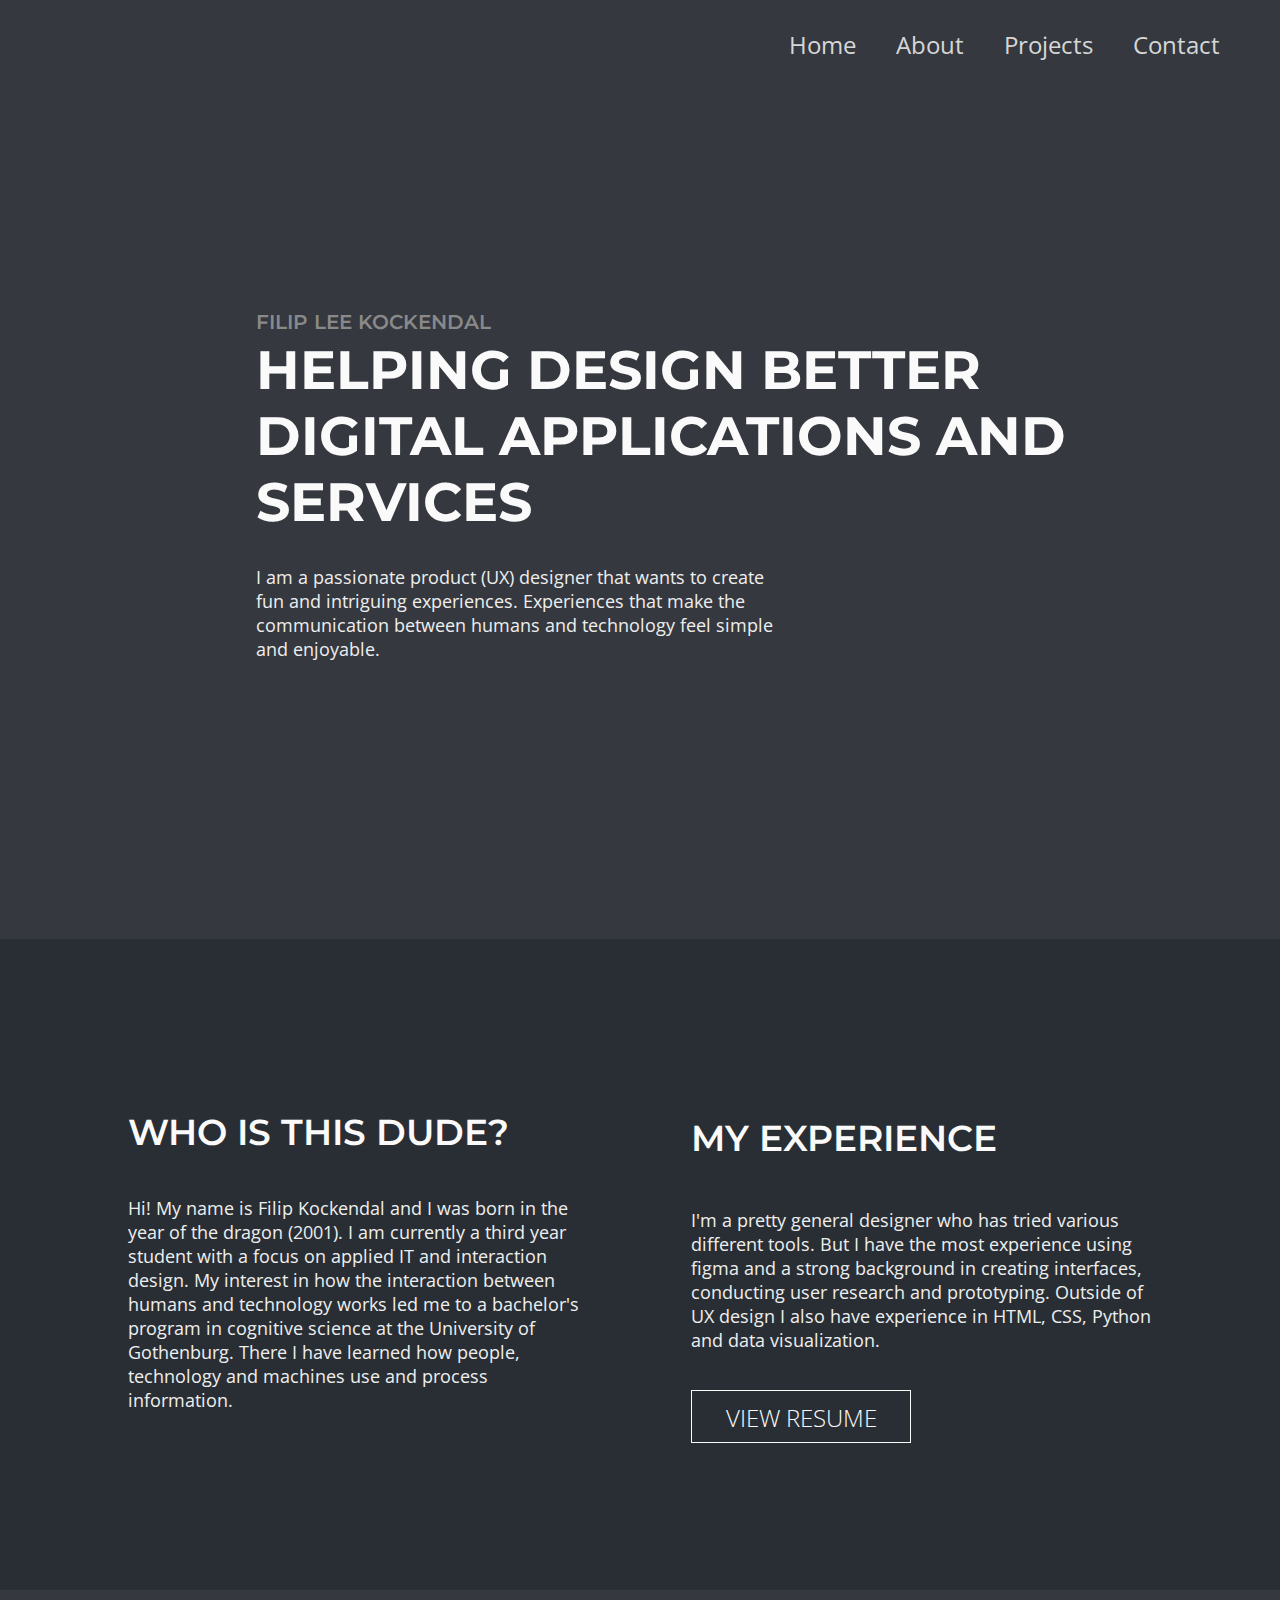
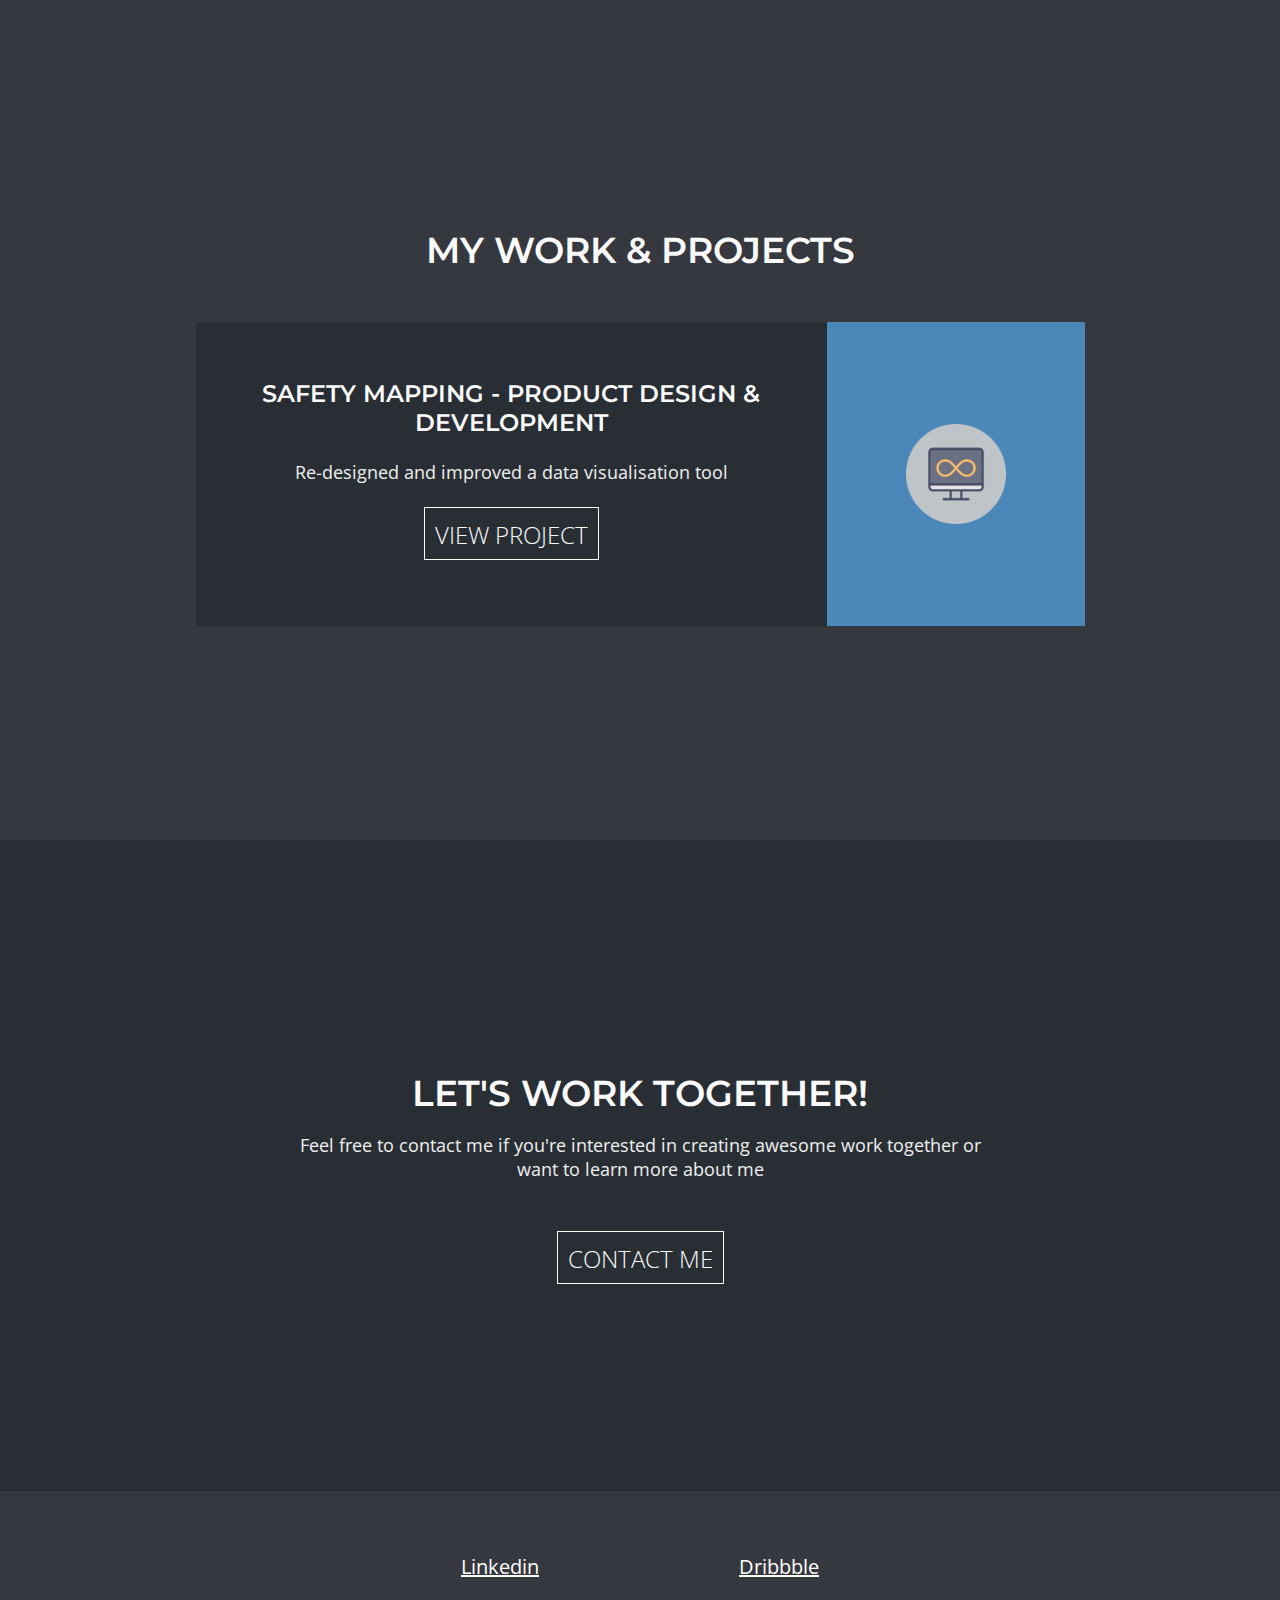
==== commit e9f1ad6c: "Url dribble och linkedin" ====
--- a/index.html
+++ b/index.html
@@ -90,9 +90,9 @@
 
         <section id="footer">
             <div id="contactlinks">
-                <a href="https://www.linkedin.com/in/filip-kockendal-aa4b15225/?originalSubdomain=se">Linkedin</a>
+                <a href="https://www.linkedin.com/in/filip-lee-k-aa4b15225/">Linkedin</a>
 
-                <a href="">Instagram</a>
+                <a href="https://dribbble.com/FilipLee">Dribbble</a>
             </div>
         </section>
         
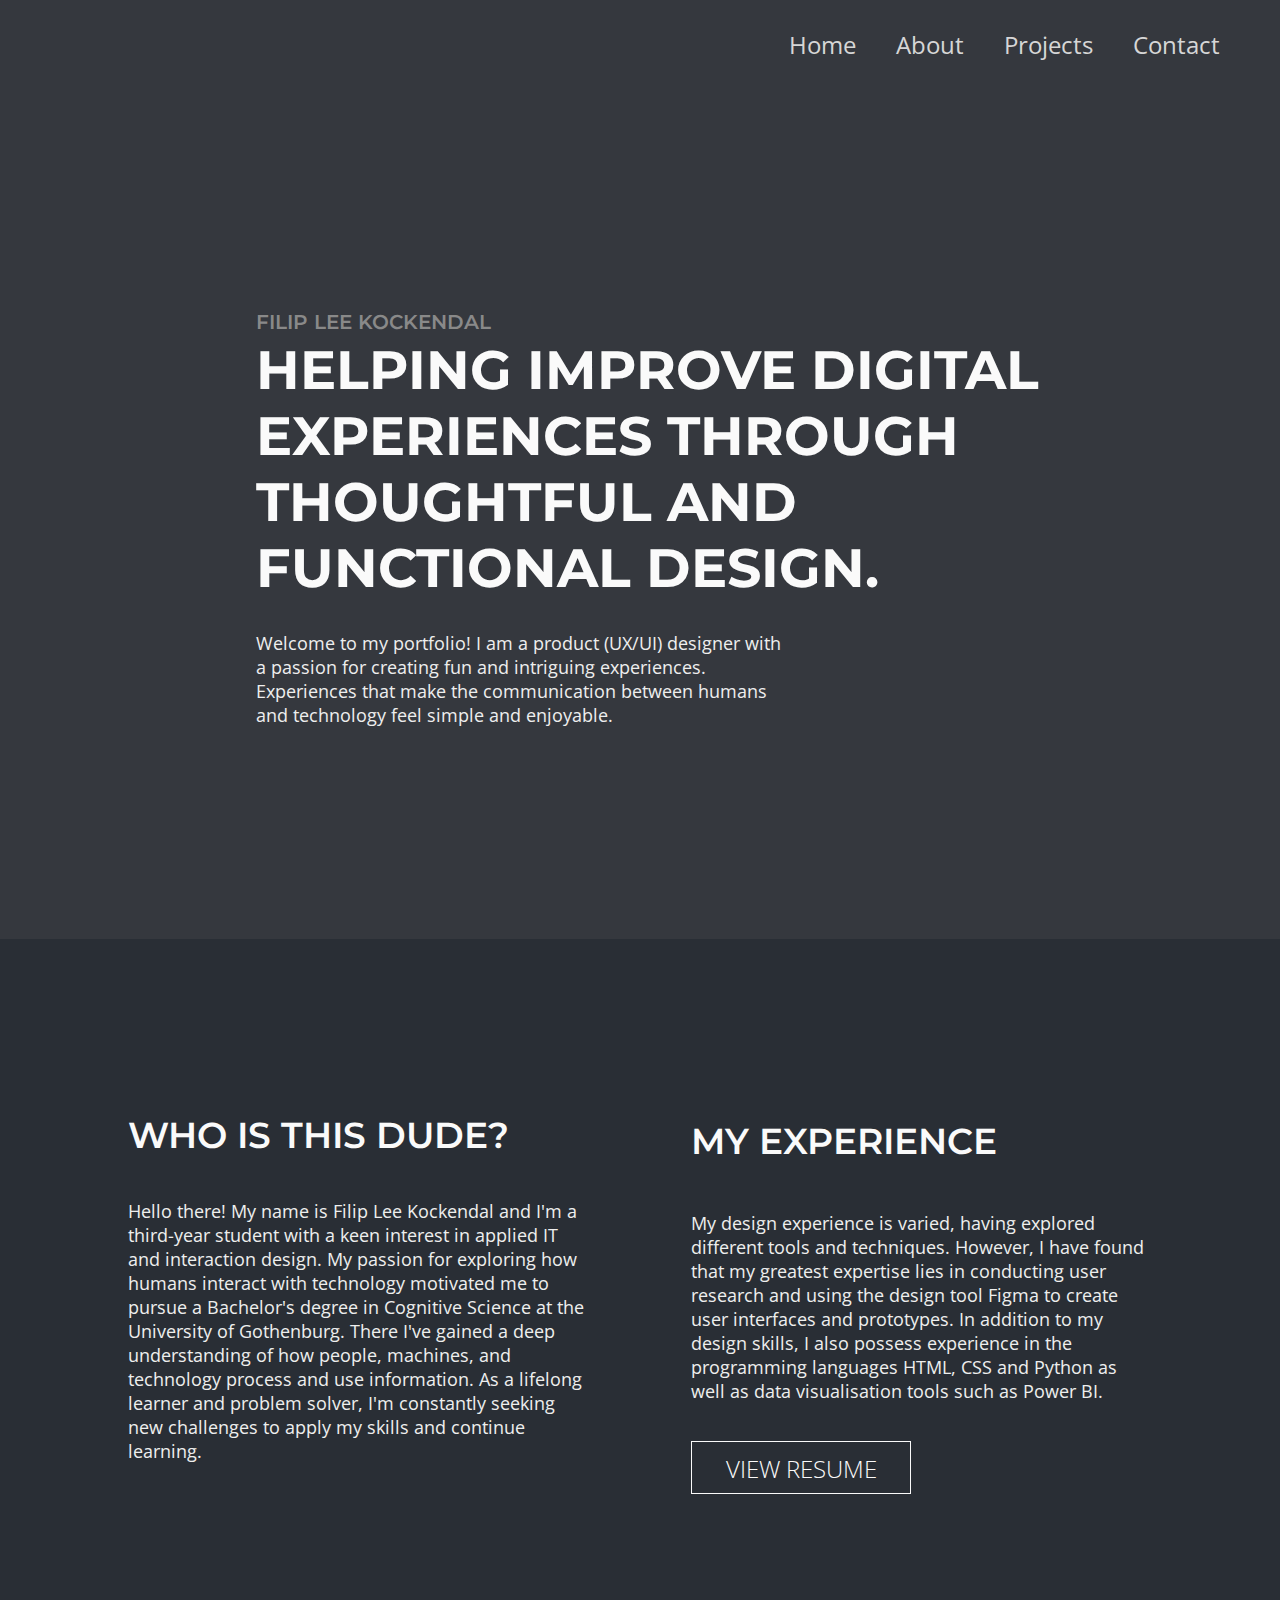
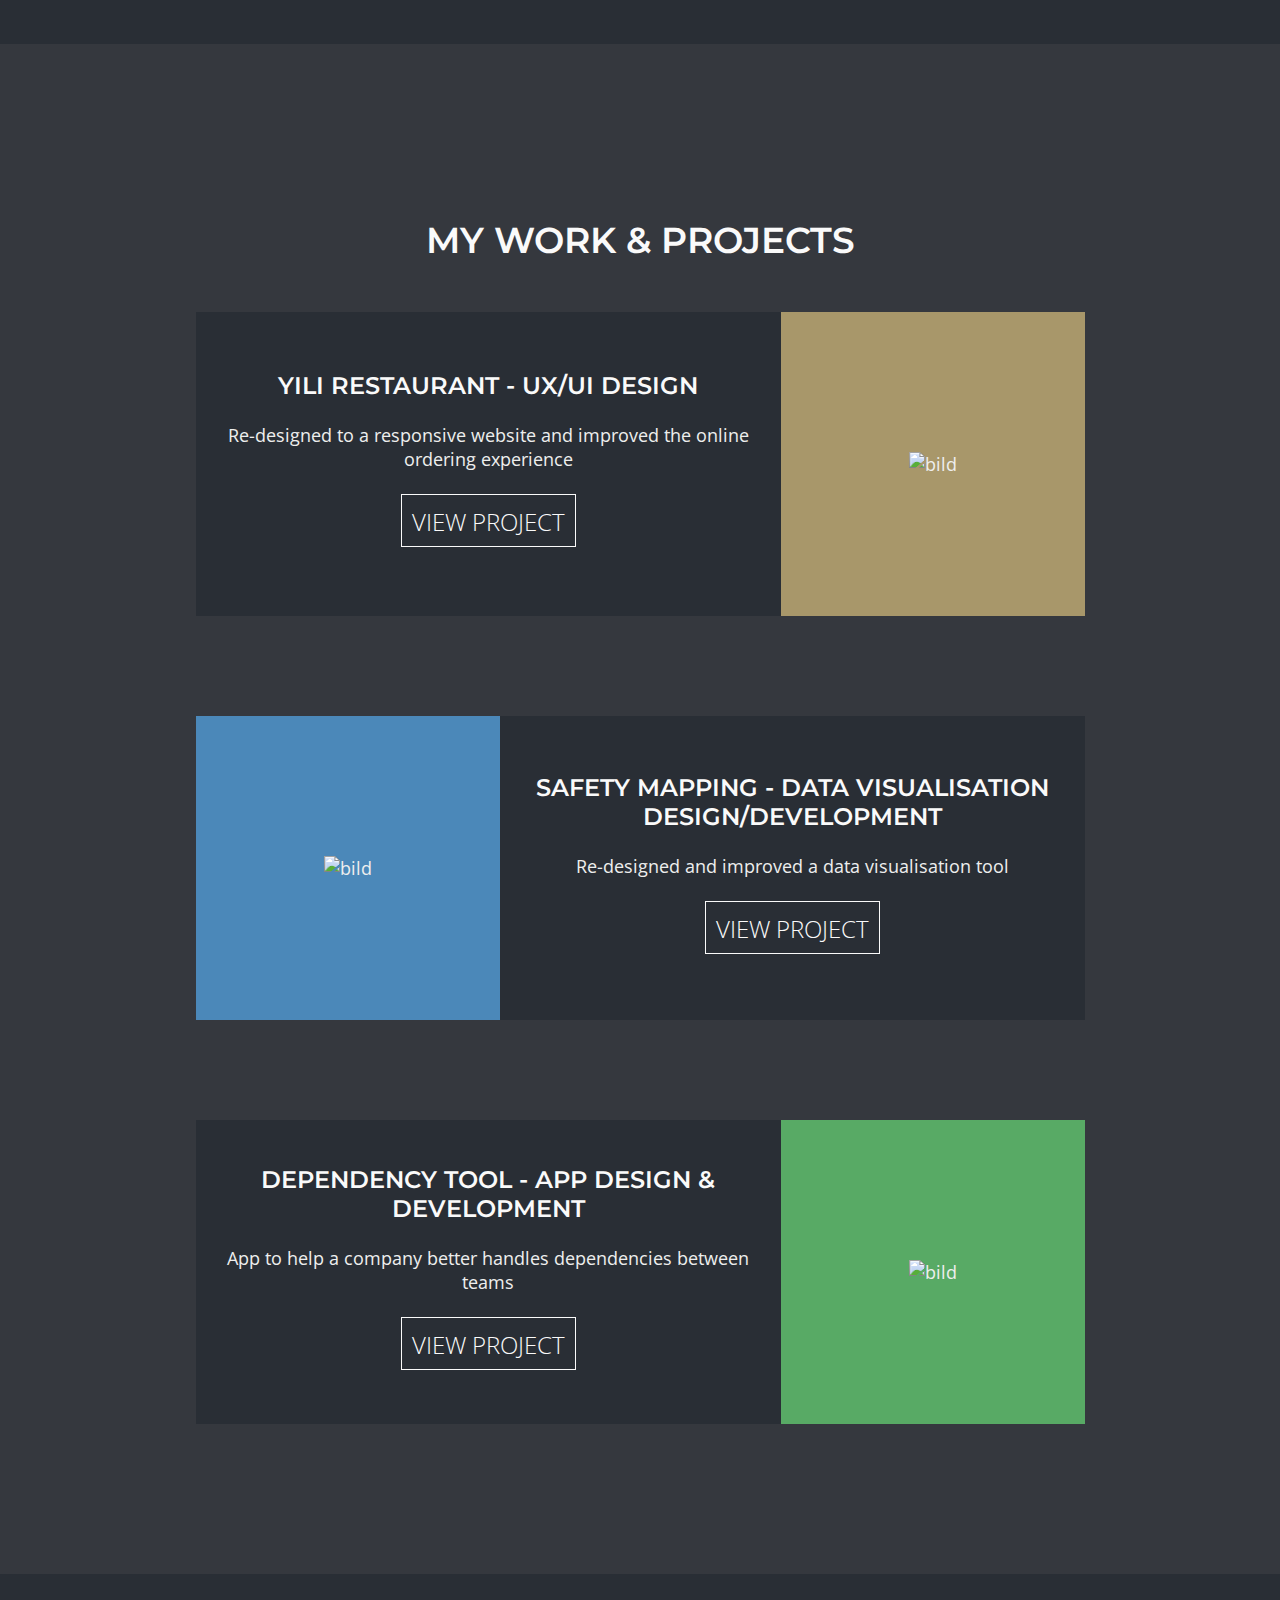
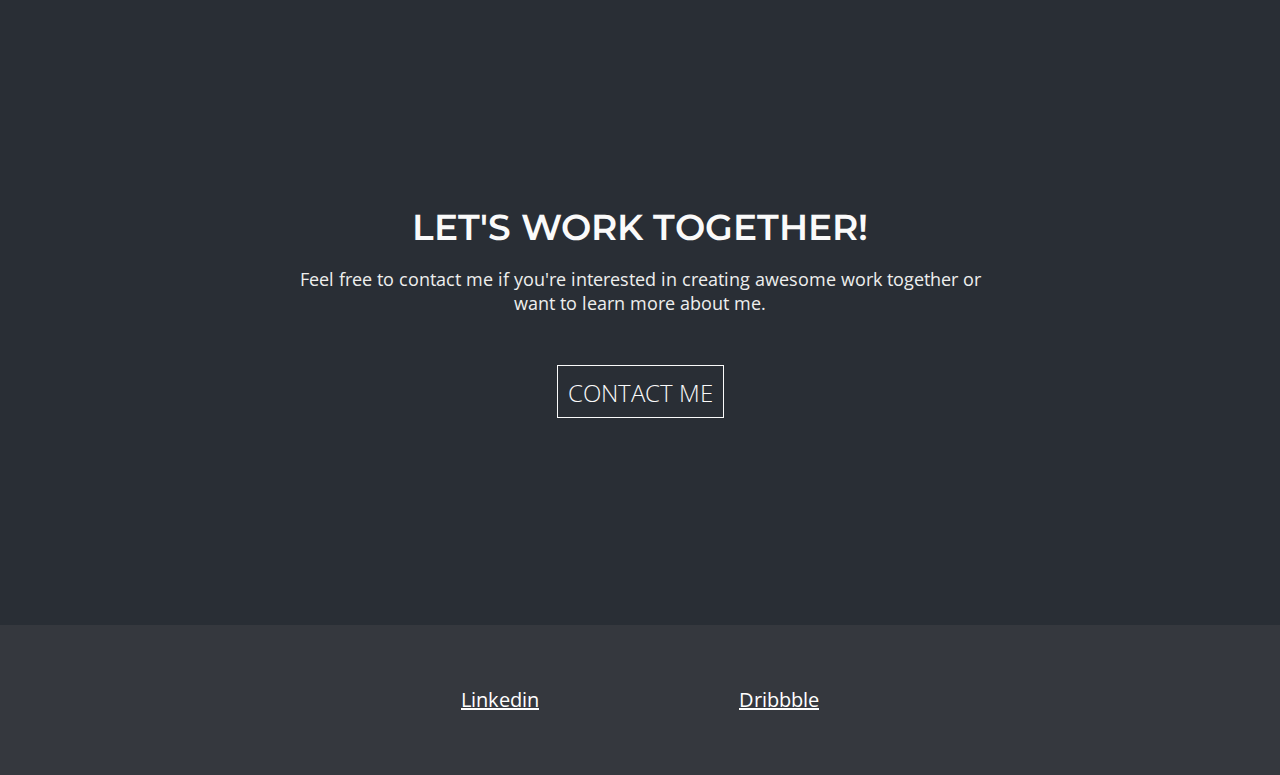
==== commit 5eb19273: "Grammar changes" ====
--- a/index.html
+++ b/index.html
@@ -13,8 +13,8 @@
         <label for="menucheckbox" id="dropmenuicon"></label>
         <input type="checkbox" id="menucheckbox">
         <ul>
-            <li><a href="#home"> Home</a></li>
-            <li><a href="#about"> About</a></li>
+            <li><a href="#home">Home</a></li>
+            <li><a href="#about">About</a></li>
             <li><a href="#projects">Projects</a></li>
             <li><a href="#contact">Contact</a></li>
         </ul>
@@ -27,9 +27,9 @@
         <section id="home">
             <div class="main">
                 <h1 id="namn">FILIP LEE KOCKENDAL</h1>
-                <h2 class="huvudrubrik">Helping design better digital
-                    applications and services</h2>
-                <p>I am a passionate product (UX) designer that wants to create fun and intriguing experiences. Experiences that make the communication between humans and technology feel simple and enjoyable.</p>
+                <h2 class="huvudrubrik">Helping improve digital experiences through thoughtful and functional design.</h2>
+                <p>Welcome to my portfolio! I am a product (UX/UI) designer with a passion for creating fun and intriguing experiences. Experiences that make the communication between humans and technology feel simple and enjoyable.
+                </p>
             </div>
         </section>
 
@@ -39,18 +39,19 @@
                     <h1 class="rubrik">WHO IS THIS DUDE?</h1>
                     <img src="" alt="">
                     <div class="infome">
-                        <p>Hi! My name is Filip Kockendal and I was born in the year of the dragon (2001). I am currently a third year student with a focus on applied IT and interaction design. My interest in how the interaction between humans and technology works led me to a bachelor's program in cognitive science at the University of Gothenburg. There I have learned how people, technology and machines use and process information.</p>
+                        <p>Hello there! My name is Filip Lee Kockendal and I'm a third-year student with a keen interest in applied IT and interaction design. My passion for exploring how humans interact with technology motivated me to pursue a Bachelor's degree in Cognitive Science at the University of Gothenburg. There I've gained a deep understanding of how people, machines, and technology process and use information. As a lifelong learner and problem solver, I'm constantly seeking new challenges to apply my skills and continue learning. 
+                        </p>
                     </div>
                 </div>
 
                 <div id="erfarenhet">
                     <h2 class="rubrik">MY EXPERIENCE</h2>
                     <div class="infoerfarenhet">
-                        <p>I'm a pretty general designer who has tried various different tools. But I have the most experience using figma and a strong background in creating interfaces, conducting user research and prototyping. Outside of UX design I also have experience in HTML, CSS, Python and data visualization.</p>
+                        <p>My design experience is varied, having explored different tools and techniques. However, I have found that my greatest expertise lies in conducting user research and using the design tool Figma to create user interfaces and prototypes. In addition to my design skills, I also possess experience in the programming languages  HTML, CSS and Python as well as data visualisation tools such as Power BI.</p>
                     </div>
 
                     <button class="button">
-                        <a href="./CV_2022_ENG.pdf">VIEW RESUME</a>
+                        <a href="./CV Resume 2023 (2).pdf">VIEW RESUME</a>
                     </button>
                 </div>
             </div>
@@ -58,29 +59,62 @@
 
         <section id="projects">
             <h1 class="rubrik" id="proheader">MY WORK & PROJECTS</h1>
+            <div id="projectsflexbox">
 
-            <div class="box">
+                <div class="box">
 
-                <div class="projectinfo">
-                    <h1 class="underrubirk p1white">SAFETY MAPPING - PRODUCT DESIGN & DEVELOPMENT</h1>
-                    <p>Re-designed and improved a data visualisation tool </p>
-                    <button class="specialbutton">
-                        <a href="SafetyMapping.html">VIEW PROJECT</a>
-                    </button>
-               </div>
+                    <div class="projectinfo">
+                        <h1 class="underrubirk p1white">YILI RESTAURANT - UX/UI DESIGN</h1>
+                        <p>Re-designed to a responsive website and improved the online ordering experience
+                        </p>
+                        <button class="specialbutton">
+                            <a href="responsiveWebsite.html">VIEW PROJECT</a>
+                        </button>
+                   </div>
 
-              <div id="greenbox">
-                <img src="img/Computer.png" alt="bild">
-              </div>
+                    <div class="projectimagebox" id="yiliboxcolor">
+                        <img src="yiliImages/yiLiIntroIcon.png" alt="bild">
+                      </div>
+                </div>
+
+                <div class="box">
+
+                    <div class="projectimagebox" id="smboxcolor">
+                        <img src="img/smIconImage.png" alt="bild">
+                      </div>
+    
+                    <div class="projectinfo">
+                        <h1 class="underrubirk p1white">SAFETY MAPPING - DATA VISUALISATION DESIGN/DEVELOPMENT 
+                        </h1>
+                        <p>Re-designed and improved a data visualisation tool </p>
+                        <button class="specialbutton">
+                            <a href="SafetyMapping.html">VIEW PROJECT</a>
+                        </button>
+                   </div>
+    
+                </div>
+    
+                <div class="box">
+                    <div class="projectinfo">
+                        <h1 class="underrubirk p1white">DEPENDENCY TOOL - APP DESIGN & DEVELOPMENT</h1>
+                        <p>App to help a company better handles dependencies between teams</p>
+                        <button class="specialbutton">
+                            <a href="dependencyTool.html">VIEW PROJECT</a>
+                        </button>
+                   </div>
+
+                   <div class="projectimagebox" id="ddboxcolor">
+                    <img src="img/ddIconImage.png" alt="bild">
+                </div>
+                </div>
 
             </div>
-
         </section>
 
         <section id="contact">
     
             <h1 class="rubrik">LET'S  WORK TOGETHER!</h1>
-            <P>Feel free to contact me if you're interested in creating awesome work together or want to learn more about me</P>
+            <P>Feel free to contact me if you're interested in creating awesome work together or want to learn more about me.</P>
         
             <button class="button">
                 <a href="mailto:Filip.kockendal@gmail.com">CONTACT ME</a>  
--- a/css/pw_style.css
+++ b/css/pw_style.css
@@ -114,6 +114,24 @@
     color: rgba(250, 250, 250, 1);
 }
 
+.h4rubrik {
+    font-family: 'Montserrat', sans-serif;
+    font-size: 18px;
+    font-weight: 600;
+    color: rgba(250, 250, 250, 1);
+}
+
+/*punklista avstånd*/
+
+.bulletlistsection {
+    margin-top: 0px;
+    margin-bottom: 7px;
+}
+
+.bulletlistsection li {
+    margin-bottom: 8px;
+}
+
 /* Home */
 
 #home {
@@ -185,6 +203,7 @@
     color: rgba(41, 46, 53, 1);
 }
 
+
 /*special button*/ 
 
 .specialbutton {
@@ -221,12 +240,17 @@
 /* About */
 
 #about {
-    height: 651px;
     display: flex;
     flex-direction: column;   
     background-color: rgba(41, 46, 53, 1);
     justify-content: center;
     align-items: center;
+
+
+    height: auto;
+    padding-top: 150px;
+    padding-bottom: 150px;
+    
 }
 
 .row {
@@ -281,12 +305,24 @@
 #projects {
     display: flex;
     flex-direction: column;   
+    justify-content: center;
+    align-items: center;
     color: rgba(238, 238, 238, 1);
-    padding: 20px;  
-    justify-content: center;
-    align-items: center;
-    height: 850px;
     background: rgba(53, 56, 62, 1);  
+
+
+    padding-top: 150px;
+    padding-bottom: 150px;
+    height: auto;
+}
+
+#projectsflexbox{
+    Display: flex;
+    flex-direction: column;   
+    justify-content: center;
+    align-items: center;
+
+    gap: 100px;
 }
 
 #proheader {
@@ -322,6 +358,7 @@
     top: 0;
     transition: color 0.6s ease-in-out;
     margin-bottom: 25px;
+    width: 585px;
 }
 
 .projectinfo p {
@@ -336,15 +373,28 @@
 }
 
 
-#greenbox {
+.projectimagebox {
     display: flex;
     flex-direction: column;
     justify-content: center;
     align-items: center;
     width: 304px;
     height: 304px;
+}
+
+#smboxcolor {
     background-color: rgba(75, 136, 185, 1);
 }
+
+#yiliboxcolor {
+    background: #A8976A;
+}
+
+#ddboxcolor {
+    background: #58AA65;
+}
+
+
 
 .box:hover{
     background-position: left bottom;
@@ -368,11 +418,6 @@
 
 .box:hover > .projectinfo button{
     border-color:  rgba(41, 46, 53, 1);
-}
-
-.box img {
-    width: 100px;
-    height: 100px;
 }
 
 /* contact */
@@ -457,6 +502,13 @@
     height: auto;
 }
 
+.safetymain h4 {
+    margin-top: 0;
+    margin-bottom: 30px;
+    width: 856px;
+    height: auto;
+}
+
 .safetymain p {
     width: 856px;
     margin: 0;
@@ -491,9 +543,11 @@
     display: flex;
     flex-direction: column;
     background-color: rgba(53, 56, 62, 1);
-    height: 701px;
+    height: auto;
     align-items: center;
     padding-top: 155px;
+    padding-bottom: 243px;
+    
 }
 
 /*image section*/
@@ -503,15 +557,24 @@
     width: 100%;
 }
 
+#intropic {
+    display: block;
+    margin: 0px;
+    padding: 0px;
+}
+
 /* why section */
 
 #whySection {
     display: flex;
     flex-direction: column;
     background-color: rgba(53, 56, 62, 1);
-    height: 905px;
-    justify-content: center;
-    align-items:center;
+    justify-content: center;
+    align-items:center;
+
+    padding-top: 150px;
+    padding-bottom: 150px;
+    height: auto;
 }
 
 #whyimportantdiv {
@@ -544,7 +607,9 @@
     align-items:center;
 
     background-color: #EEEEEE;
-    height: 518px;
+    padding-top: 150px;
+    padding-bottom: 150px;
+    height: auto;
 }
 
 #processSection div p {
@@ -573,7 +638,9 @@
     justify-content: center;
     align-items: center;
 
-    height: 854px;
+    padding-top: 150px;
+    padding-bottom: 150px;
+    height: auto;
     background-color: #D6DBDF;
 }
 
@@ -596,9 +663,12 @@
     display: flex;
     flex-direction: column;
     background-color: rgba(53, 56, 62, 1);
-    height: 1691px;
-    justify-content: center;
-    align-items:center;
+    justify-content: center;
+    align-items:center;
+
+    padding-top: 150px;
+    padding-bottom: 150px;
+    height: auto;
 }
 
 #problemandUserSection ul {
@@ -635,9 +705,6 @@
     height: 240px;
 }
 
-#problemandUserSection h3 {
-    margin-top: 55px;
-}
 
 /* specificationSection*/
 
@@ -645,9 +712,12 @@
     display: flex;
     flex-direction: column;
     background-color: #D6DBDF;
-    height: 983px;
-    justify-content: center;
-    align-items:center;
+    justify-content: center;
+    align-items:center;
+
+    padding-top: 150px;
+    padding-bottom: 150px;
+    height: auto;
 }
 
 #specificationSection ul {
@@ -662,9 +732,12 @@
     display: flex;
     flex-direction: column;
     background-color: #35383E;
-    height: 989px;
-    justify-content: center;
-    align-items:center;
+    justify-content: center;
+    align-items:center;
+
+    padding-top: 150px;
+    padding-bottom: 150px;
+    height: auto;
 }
 
 #informationSection img {
@@ -680,14 +753,17 @@
     align-items:center;
 
 
-    height: 1605px;
     background-color: #EEEEEE;
-
+    padding-top: 150px;
+    padding-bottom: 150px;
+    height: auto;
 }
 
 #sketchingSection img {
     margin-bottom: 169px;
-}
+    margin-top: 20px;
+}
+
 
 /*final section*/
 
@@ -698,7 +774,9 @@
     align-items:center;
 
 
-    height: 480px;
+    padding-top: 150px;
+    padding-bottom: 150px;
+    height: auto;
     background-color: #D6DBDF;
 }
 
@@ -711,7 +789,9 @@
     align-items:center;
 
 
-    height: 641px;
+    padding-top: 150px;
+    padding-bottom: 150px;
+    height: auto;
     background-color: #EEEEEE;
 
 }
@@ -720,7 +800,7 @@
     margin-bottom: 85px;
 }
 
-#intropic img {
+#mockuppic img {
     display: block;
     width: 100%;
 }
@@ -760,8 +840,226 @@
 }
 
 
+/* Dependencies project*/
+
+/* defining the problem section*/
+
+#definingProblemSection {
+    display: flex;
+    flex-direction: column;
+    justify-content: center;
+    align-items:center;
+    background: #EEEEEE;
+
+    padding-top: 150px;
+    padding-bottom: 150px;
+    height: auto;
+}
+
+#definingProblemSection {
+    line-height: 30px;
+
+}
+
+.headermargin {
+    margin-top: 55px !important;
+}
+
+.largeheadermargin {
+    margin-top: 70px !important;
+}
+
+.h4headermargin {
+    margin-top: 35px !important;
+}
+
+.painpointsFlexbox {
+    display: flex;
+    flex-direction: row;
+    align-items: flex-start;
+    padding-top: 55px;
+    gap: 182px;
+
+    width: 937px;
+    height: 253px;
+}
+
+.painpointsFlexbox div h3 {
+    width: auto;
+}
+
+.painpointsFlexbox div p {
+    height: auto;
+    width: 393px;
+}
+
+/* sketchin section */
+
+.appsSketch img {
+    margin-bottom: 169px;
+}
+
+.appsSketch
+{
+    display: flex;
+    flex-direction: row;
+    gap: 15px;
+}
+
+
+/* Testing section */
+
+#testingSection {
+    display: flex;
+    flex-direction: column;
+    justify-content: center;
+    align-items:center;
+
+    padding-top: 150px;
+    padding-bottom: 150px;
+    height: auto;
+    background-color: #EEEEEE;
+}
+
+
+#testingSection ul {
+    line-height: 30px;
+}
+
+#testingSection img {
+    margin-top: 60px;
+}
+
+/* dd Finished result section */
+
+#ddFinishedResult {
+    display: flex;
+    flex-direction: column;
+    justify-content: center;
+    align-items:center;
+
+    padding-top: 150px;
+    padding-bottom: 150px;
+    height: auto;
+    background-color: #35383E;
+}
+
+
+/* Responsive website*/
+
+/* Design process section*/
+
+#designProcess {
+    display: flex;
+    flex-direction: column;
+    justify-content: center;
+    align-items:center;
+
+    background-color: #EEEEEE;
+    padding-top: 150px;
+    padding-bottom: 150px;
+    height: auto;
+}
+
+/* understand section*/
+#understand {
+    display: flex;
+    flex-direction: column;
+    justify-content: center;
+    align-items:center;
+
+    background: #D6DBDF;
+    padding-top: 150px;
+    padding-bottom: 150px;
+    height: auto;
+}
+
+/* define section*/
+
+#definesection {
+    display: flex;
+    flex-direction: column;
+    justify-content: center;
+    align-items:center;
+
+    background: #35383E;
+    padding-top: 150px;
+    padding-bottom: 150px;
+    height: auto;
+}
+
+/* ideate section*/
+
+#ideateSection {
+    display: flex;
+    flex-direction: column;
+    justify-content: center;
+    align-items:center;
+
+    background: #D6DBDF;
+    padding-top: 150px;
+    padding-bottom: 150px;
+    height: auto;
+}
+
+/* yiliDesign section*/
+
+#yiliDesignsection {
+    display: flex;
+    flex-direction: column;
+    justify-content: center;
+    align-items:center;
+
+    background: #35383E;
+    padding-top: 150px;
+    padding-bottom: 150px;
+    height: auto;
+}
+
+/* test section*/
+
+#yiLiTestSection {
+    display: flex;
+    flex-direction: column;
+    justify-content: center;
+    align-items:center;
+
+    background: #EEEEEE;
+    padding-top: 150px;
+    padding-bottom: 150px;
+    height: auto;
+}
+
+
+
 /* media queries */
-
+@media screen and (min-width: 1500px) {
+  .safetymain {
+    width: 930px; 
+    margin: 20px;
+}
+.safetymain h2 {
+    width: 930px; 
+}
+
+.safetymain h3 {
+    width: 930px; 
+}
+
+.safetymain h4 {
+    width: 930px; 
+
+}
+
+.safetymain p {
+    width: 930px; 
+}
+
+#textAndPowerBI p {
+    width: 725px;
+}
+
+}
 
 @media screen and (max-width: 1000px) {
 
@@ -781,7 +1079,7 @@
         padding-bottom: 0px;
     }
     
-    #greenbox {
+    #projectimagebox {
         width: 300px;
         height: 300px;
     }
@@ -794,7 +1092,7 @@
 
     /* försöka av automatisk repsonsive kod för all sidor*/
 
-    h2, h1, h3, p, ul, li, div{
+    h2, h1, h3, h4, p, ul, li, div{
         width: auto !important;
     }
 
@@ -898,10 +1196,6 @@
         flex-direction: column;     
     }
 
-    #about {
-        height: 1000px;
-    }
-
     /* försöka av automatisk repsonsive kod för all sidor*/
 
     .huvudrubrik {
@@ -914,6 +1208,10 @@
 
     .underrubirk {
         font-size: 18px;
+    }
+
+    .h4rubrik {
+        font-size: 16px;
     }
 
     .p2dark, .p2white, p, li {
@@ -937,10 +1235,6 @@
 
 @media screen and (max-width: 450px) {
 
-    #about {
-        height: 1200px;
-    }
-
     #contactlinks {
         gap: 100px;
     }
@@ -957,5 +1251,4 @@
     #garretsimage {
         height: 300px;
     }
-
 }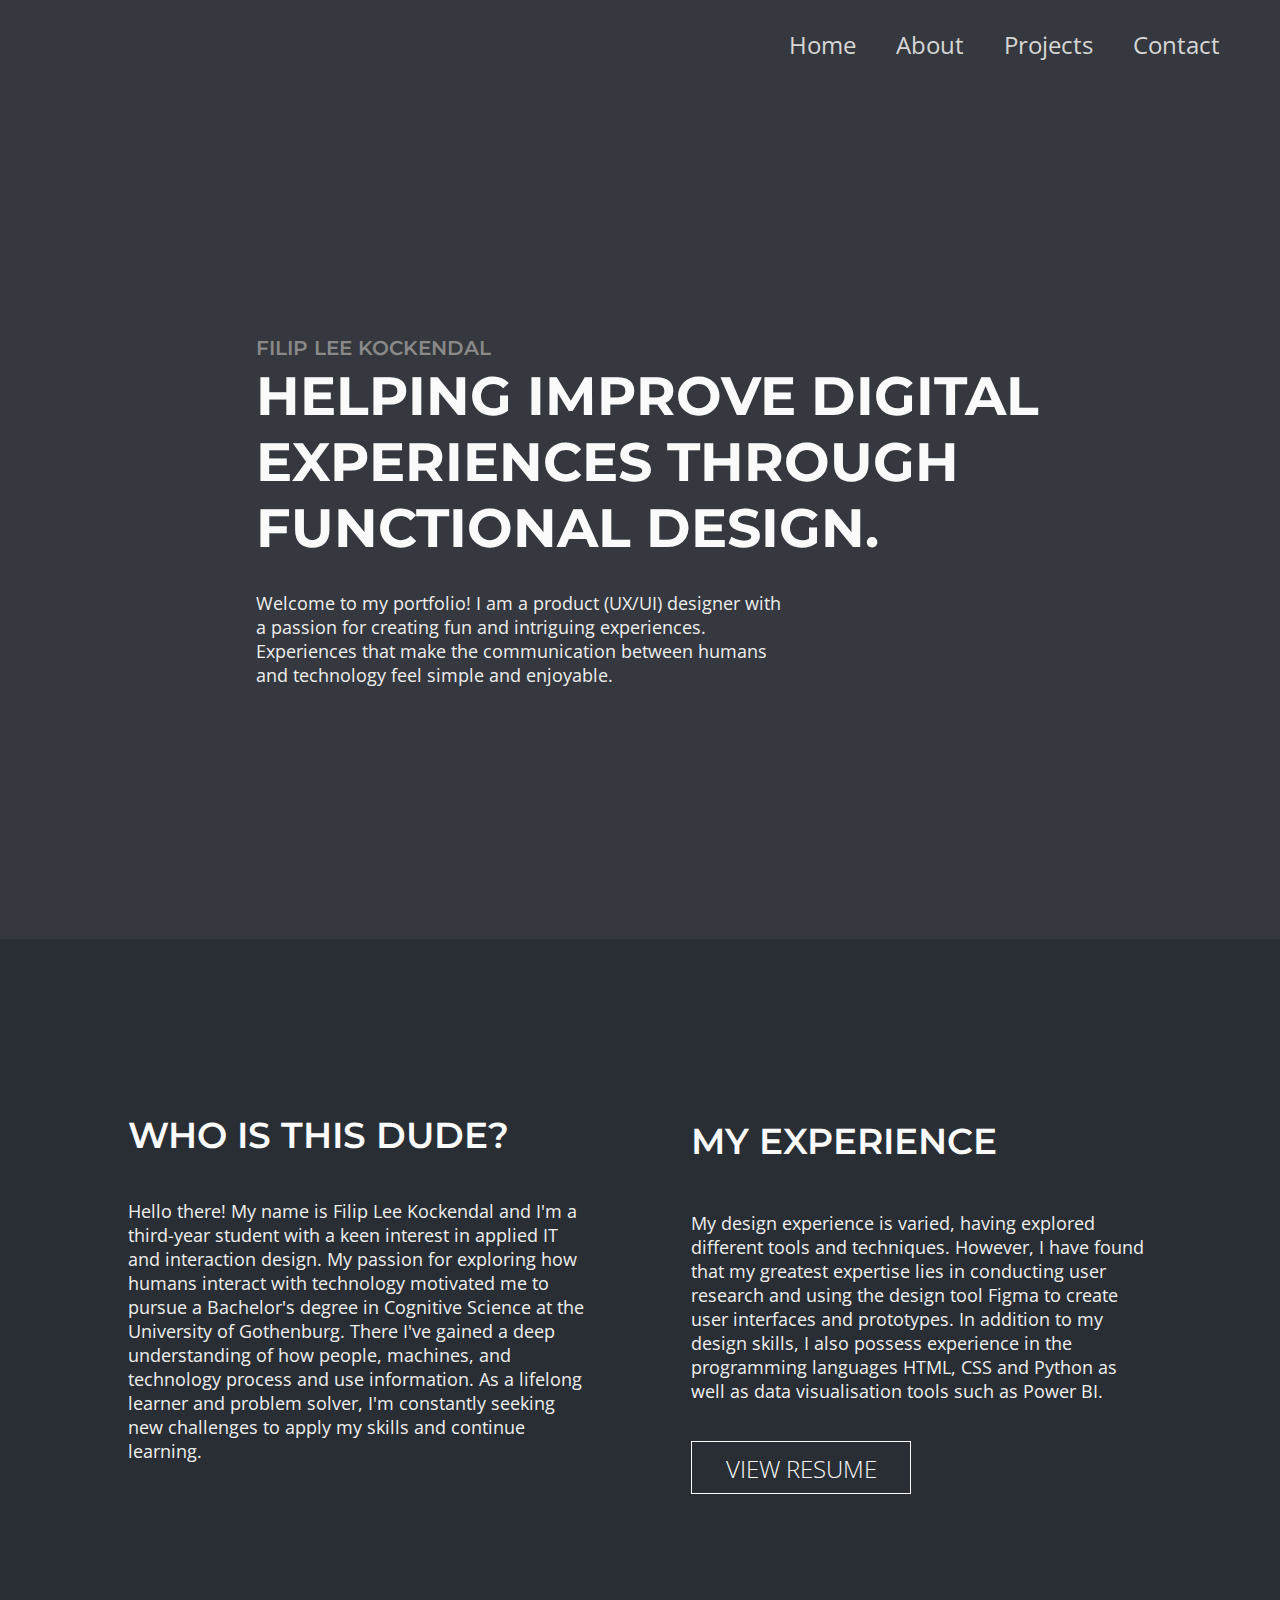
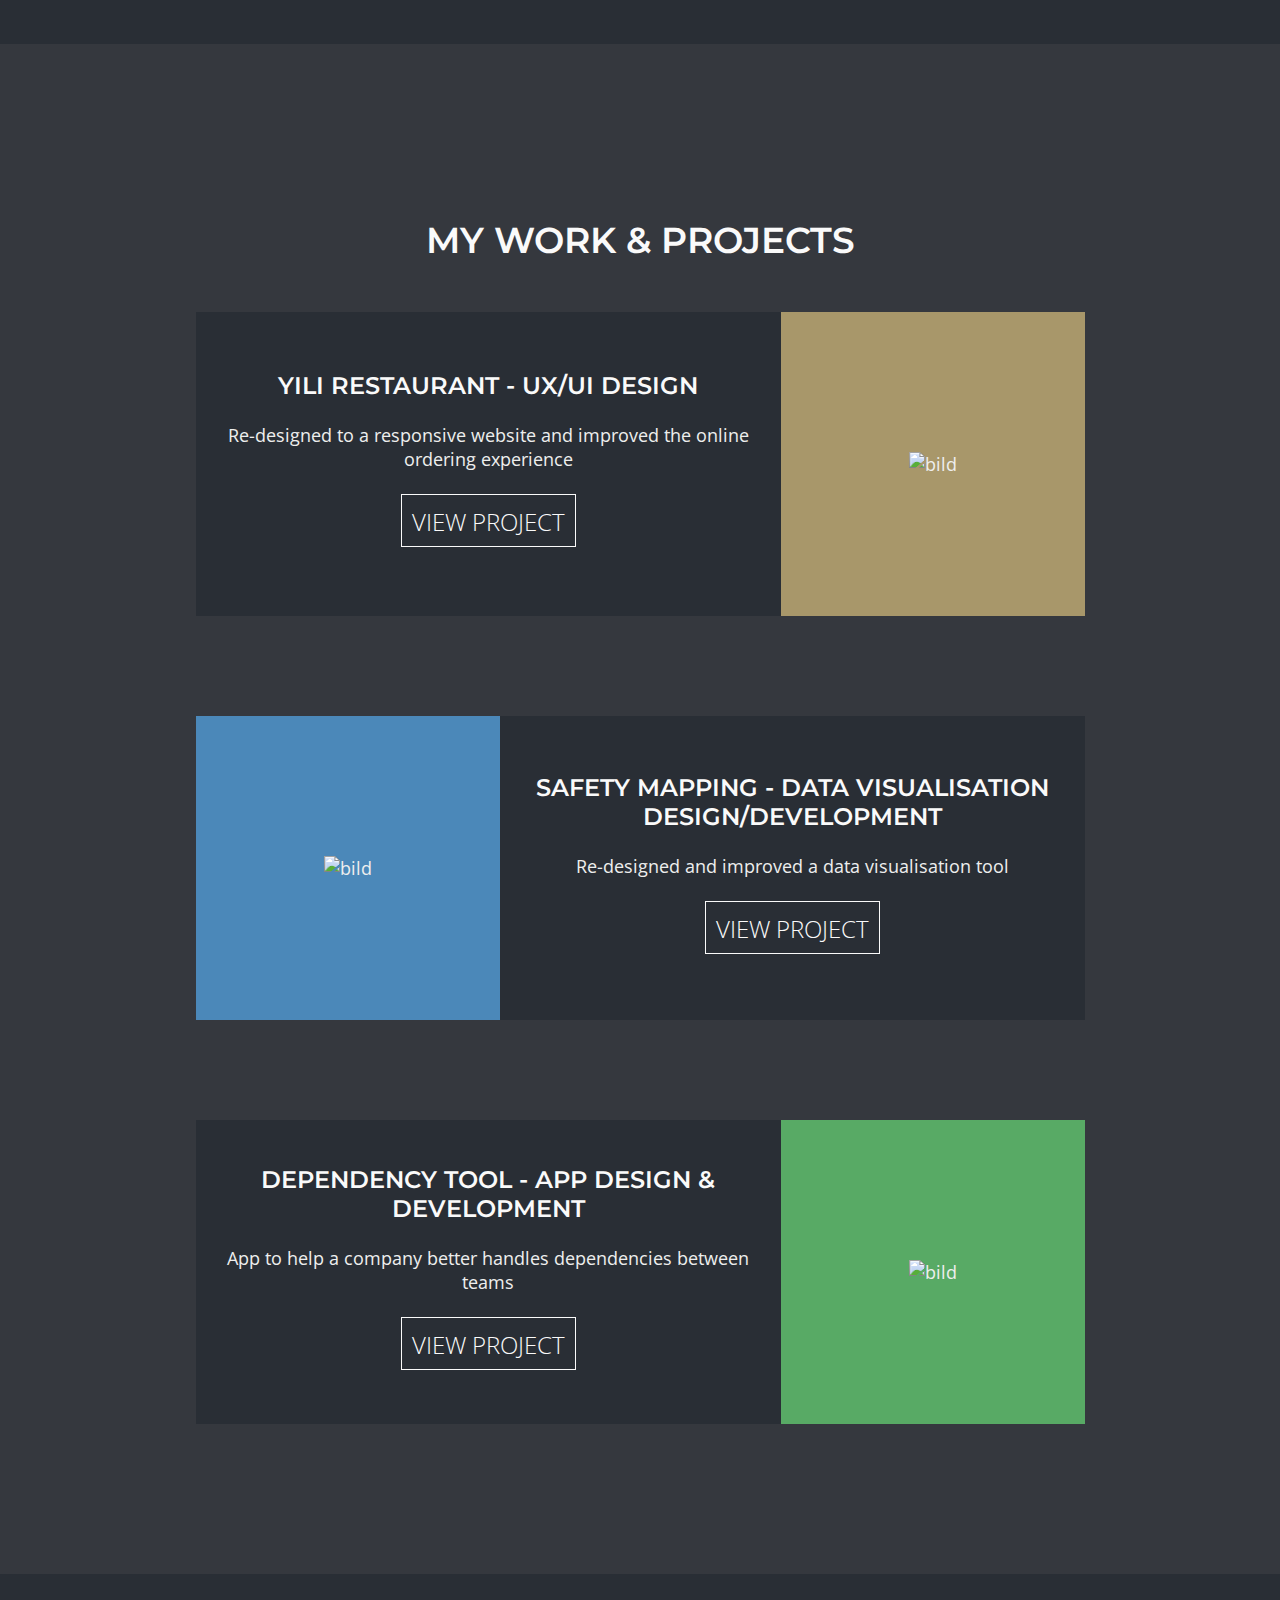
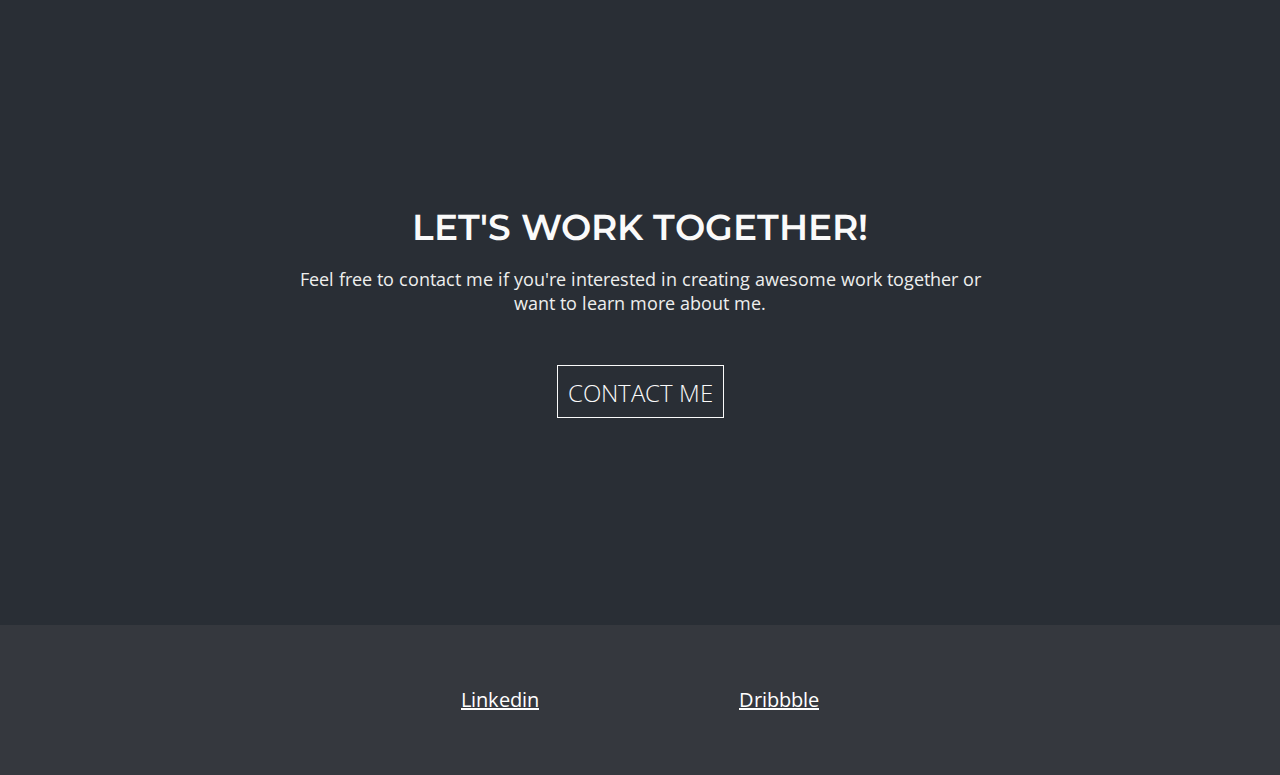
==== commit 335414bc: "Grammar changes" ====
--- a/index.html
+++ b/index.html
@@ -27,7 +27,7 @@
         <section id="home">
             <div class="main">
                 <h1 id="namn">FILIP LEE KOCKENDAL</h1>
-                <h2 class="huvudrubrik">Helping improve digital experiences through thoughtful and functional design.</h2>
+                <h2 class="huvudrubrik">Helping improve digital experiences through functional design.</h2>
                 <p>Welcome to my portfolio! I am a product (UX/UI) designer with a passion for creating fun and intriguing experiences. Experiences that make the communication between humans and technology feel simple and enjoyable.
                 </p>
             </div>
@@ -37,7 +37,6 @@
             <div class="row">
                 <div id="me">
                     <h1 class="rubrik">WHO IS THIS DUDE?</h1>
-                    <img src="" alt="">
                     <div class="infome">
                         <p>Hello there! My name is Filip Lee Kockendal and I'm a third-year student with a keen interest in applied IT and interaction design. My passion for exploring how humans interact with technology motivated me to pursue a Bachelor's degree in Cognitive Science at the University of Gothenburg. There I've gained a deep understanding of how people, machines, and technology process and use information. As a lifelong learner and problem solver, I'm constantly seeking new challenges to apply my skills and continue learning. 
                         </p>
--- a/css/pw_style.css
+++ b/css/pw_style.css
@@ -148,7 +148,6 @@
     flex-direction: column;
     position: absolute;
     left: 20%;
-    top: 33%;
 }
 
 #namn {
@@ -545,8 +544,8 @@
     background-color: rgba(53, 56, 62, 1);
     height: auto;
     align-items: center;
-    padding-top: 155px;
-    padding-bottom: 243px;
+    padding-top: 175px;
+    padding-bottom: 263px;
     
 }
 
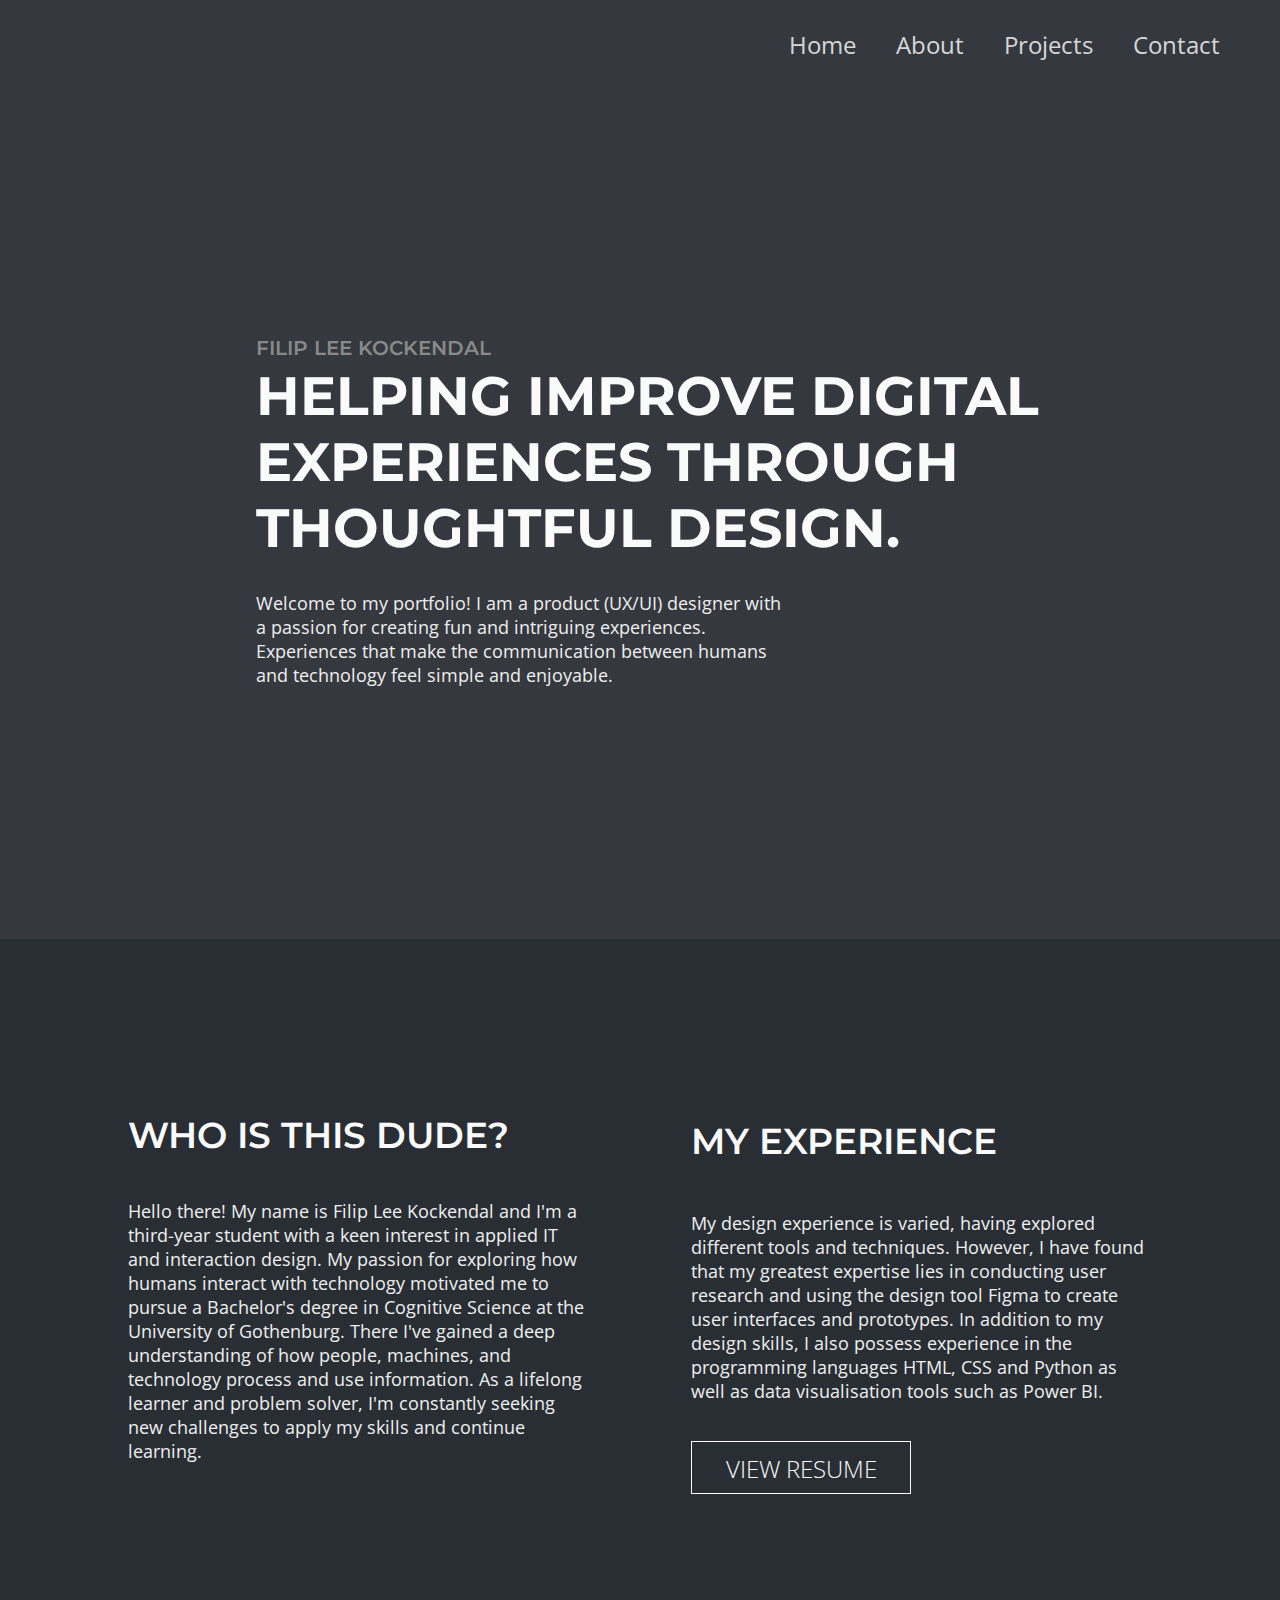
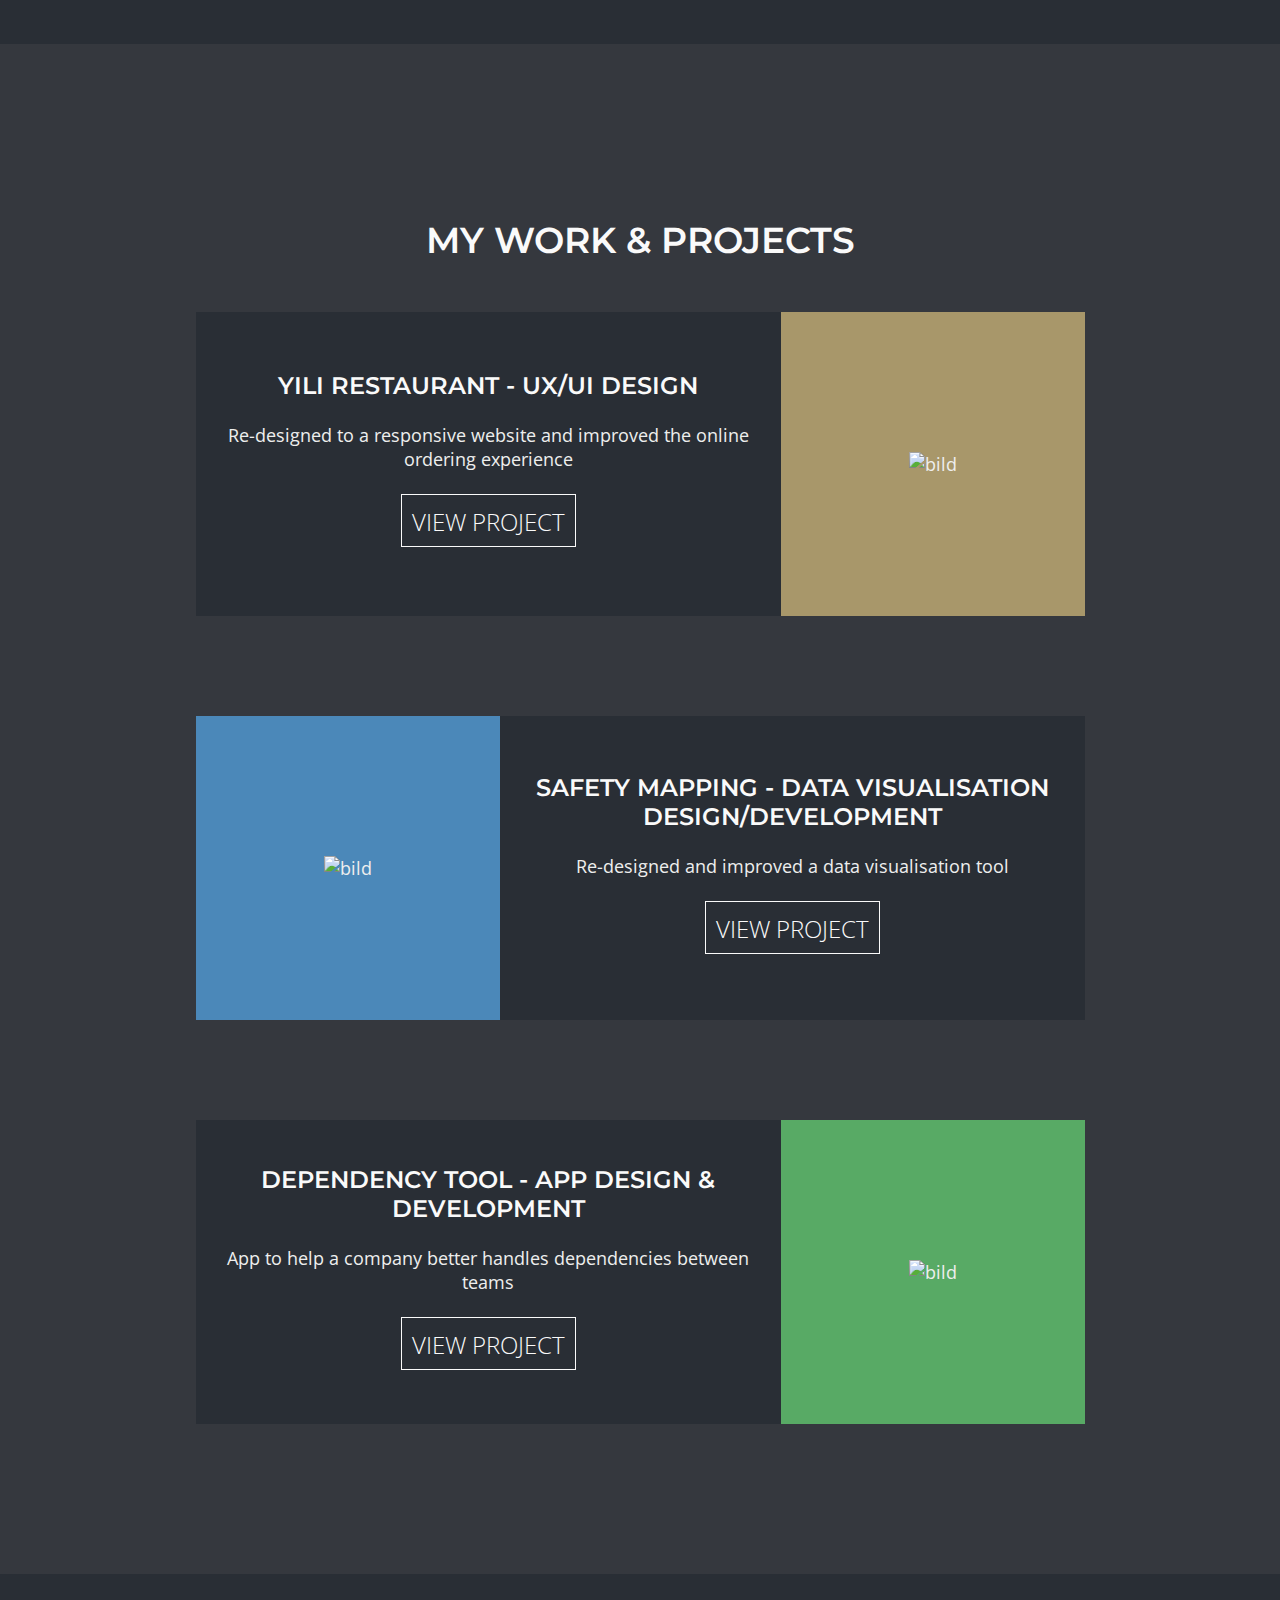
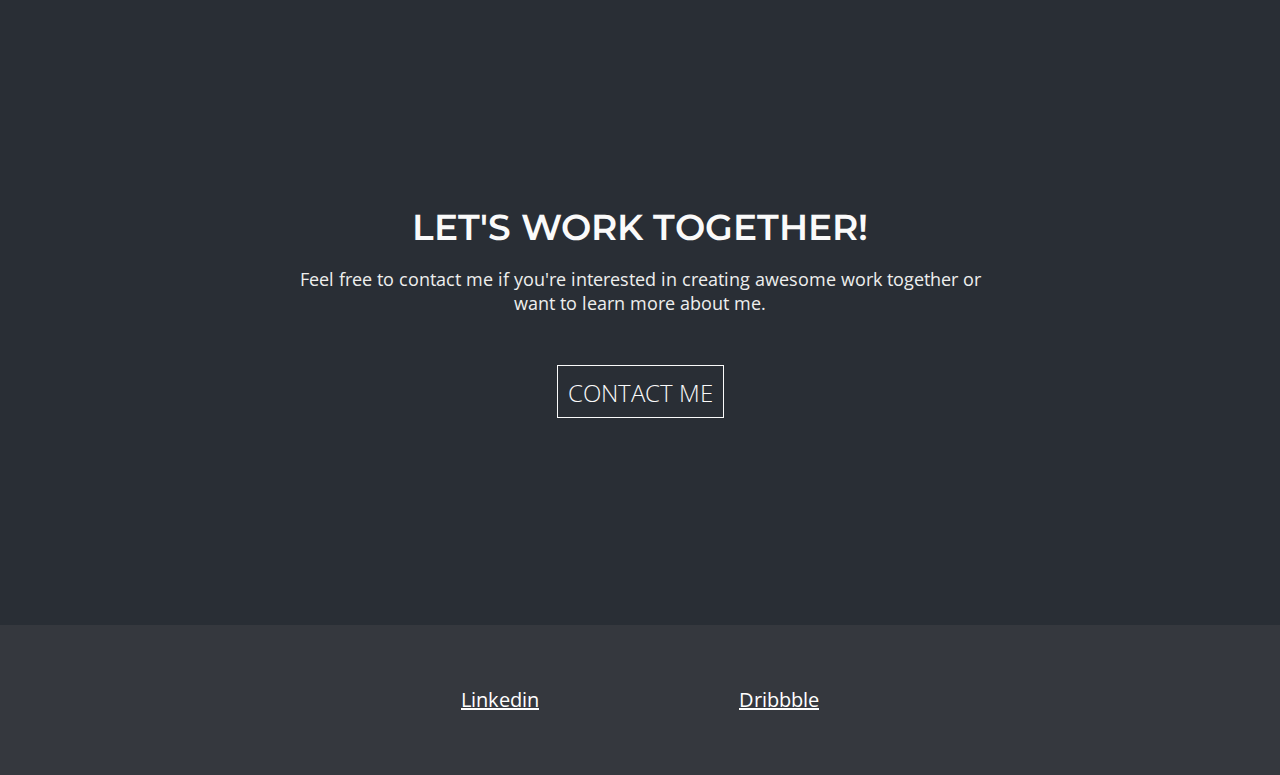
==== commit 2b72c531: "Word change" ====
--- a/index.html
+++ b/index.html
@@ -27,7 +27,7 @@
         <section id="home">
             <div class="main">
                 <h1 id="namn">FILIP LEE KOCKENDAL</h1>
-                <h2 class="huvudrubrik">Helping improve digital experiences through functional design.</h2>
+                <h2 class="huvudrubrik">Helping improve digital experiences through thoughtful design.</h2>
                 <p>Welcome to my portfolio! I am a product (UX/UI) designer with a passion for creating fun and intriguing experiences. Experiences that make the communication between humans and technology feel simple and enjoyable.
                 </p>
             </div>
